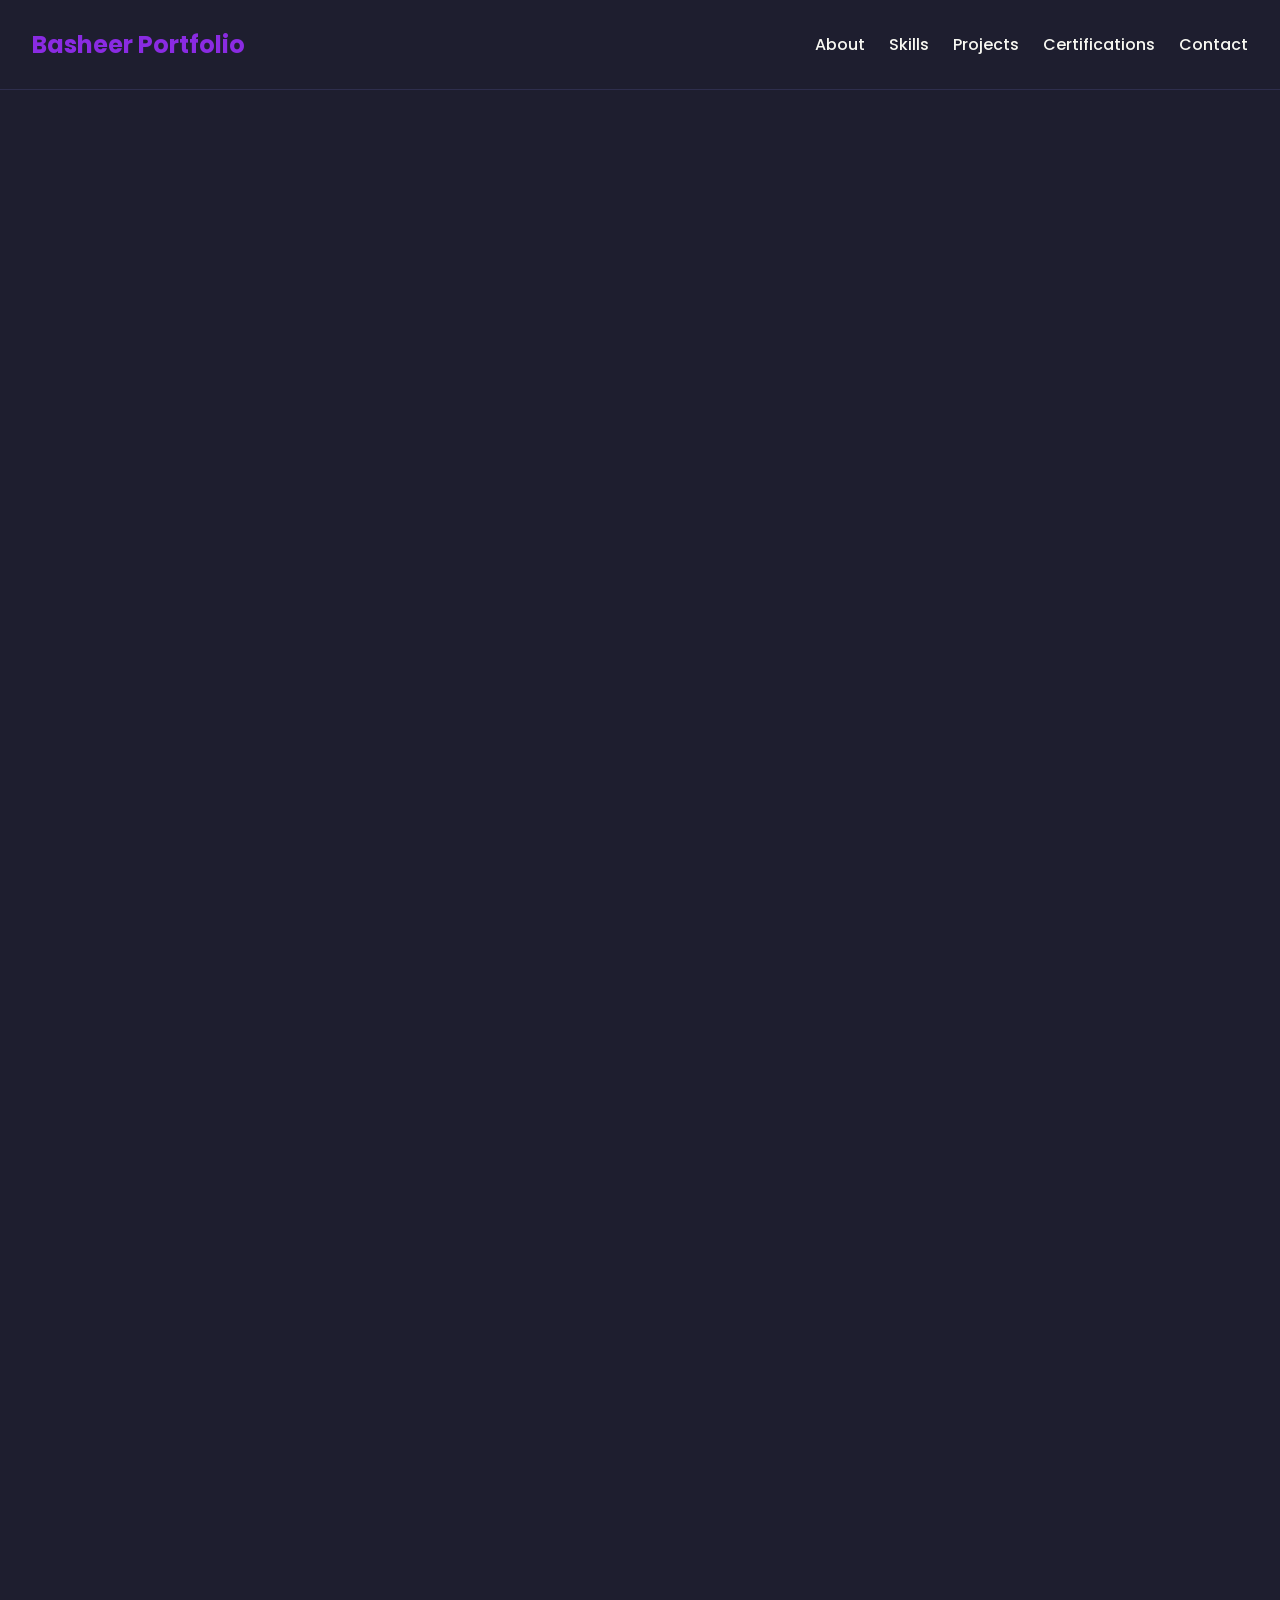
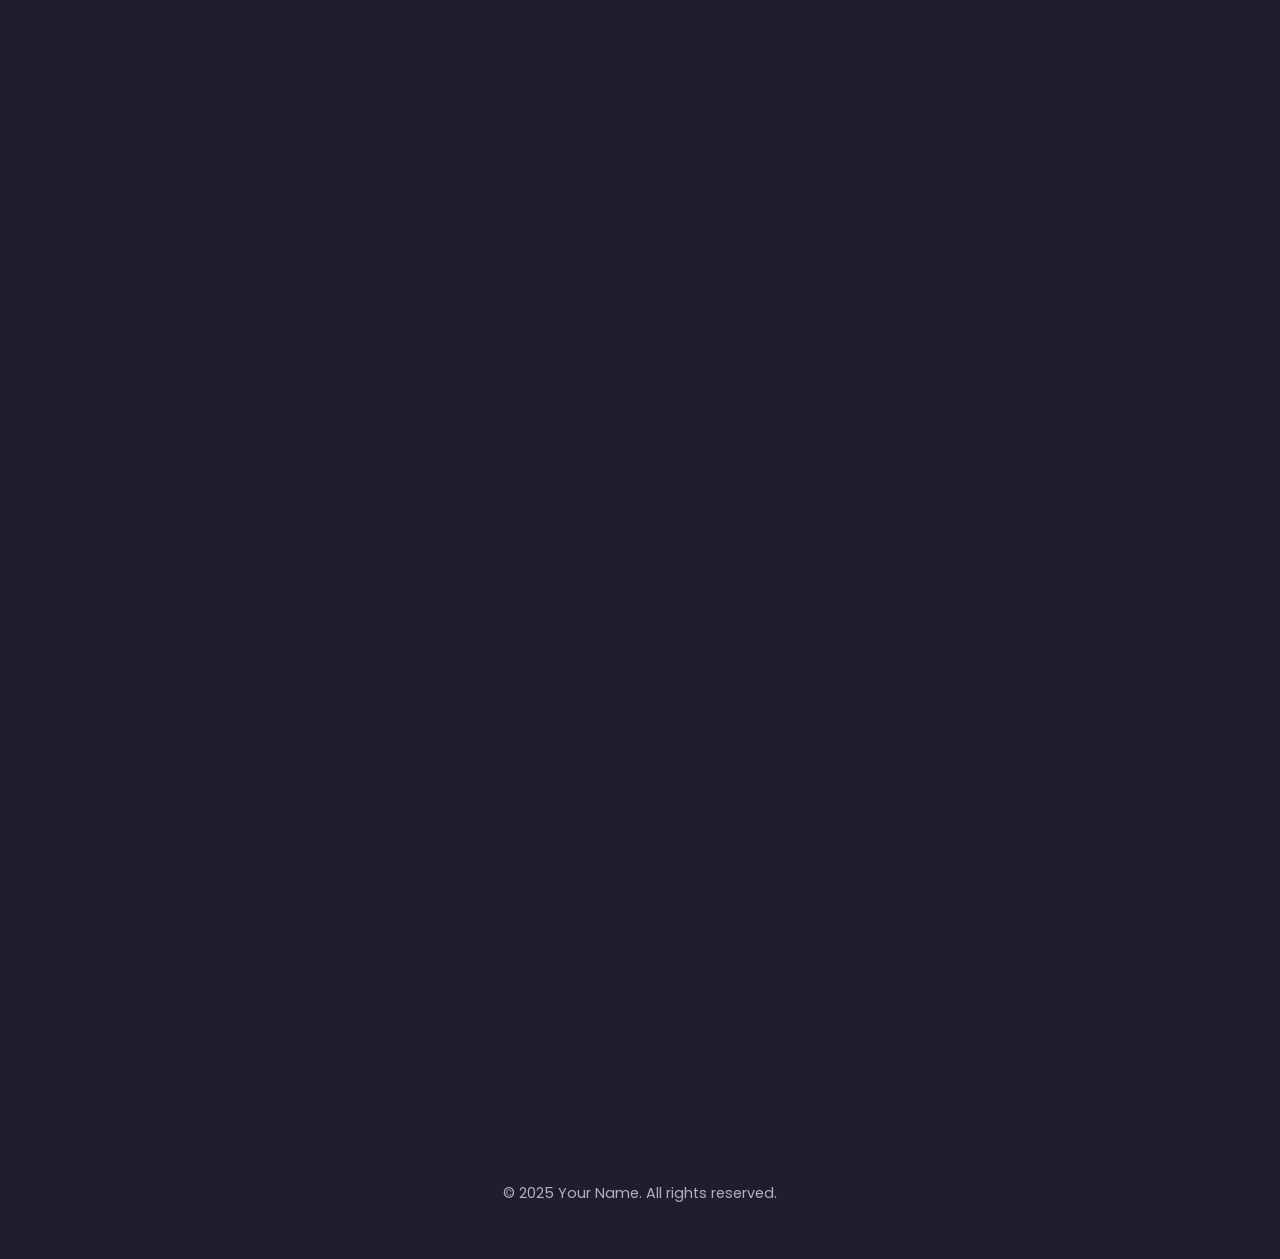
==== index.html @ a081b00b "Initial commit - Basheer Portfolio" ====
<!DOCTYPE html>
<html lang="en">
<head>
  <meta charset="UTF-8" />
  <meta name="viewport" content="width=device-width, initial-scale=1.0"/>
  <title>Basheer Portfolio</title>
  <link rel="stylesheet" href="style.css" />
  <link href="https://fonts.googleapis.com/css2?family=Poppins:wght@400;600&display=swap" rel="stylesheet">
  <link href="https://unpkg.com/aos@2.3.1/dist/aos.css" rel="stylesheet" />
</head>
<body>

  <!-- Navbar -->
  <header class="navbar">
    <div class="logo">Basheer Portfolio</div>
    <nav>
      <ul class="nav-links">
        <li><a href="#about">About</a></li>
        <li><a href="#skills">Skills</a></li>
        <li><a href="#projects">Projects</a></li>
        <li><a href="#certifications">Certifications</a></li>
        <li><a href="#contact">Contact</a></li>
      </ul>
    </nav>
  </header>

  <section class="hero" data-aos="fade-up">
  <h1>Hi, I'm Mohammed Basheer J</h1>
  <p>Aspiring Developer | Web Enthusiast</p>

  <div class="buttons">
    <a href="images/Mohd-Basheerj-Resume.pdf" target="_blank">
      <button class="btn poppins">Resume</button>
    </a>
    <a href="mailto:basheermohammed925@gmail.com" target="_blank">
      <button class="btn poppins" id="hireme">Let’s Talk</button>
    </a>
  </div>
</section>


  <!-- About Section -->
  <section id="about" class="section" data-aos="fade-up">
    <h2>About Me</h2>
    <p>I’m a recent MCA graduate passionate about building and improving web applications. I’ve developed full-stack 
projects using both Django and the MERN stack, including a deployed code translation platform with features like 
code conversion (Python, Java, C++), authentication, and real-time test case validation. I’ve also explored data analysis 
using Python, Pandas, and Power BI to extract insights from real-world data. I enjoy solving technical challenges, 
learning new tools, and contributing to collaborative, user-focused solutions. </p>
  </section>


  <section id="projects" class="section" data-aos="fade-up">
  <h2>Projects</h2>
  <div class="project-grid">

    <div class="project-card">
      <h3>CodeFlick</h3>
      <p>A web-based code translation platform that converts code between Python, Java, and C++ with test case validation and editor interface.</p>
      <a href="https://codeflick.onrender.com/">Live Host</a>
    </div>

    <div class="project-card">
      <h3>Task Management System</h3>
      <p>Built using MERN stack with user login, task CRUD operations, priority filters, and a dashboard view.</p>
      <a href="https://github.com/Basheer75/Task-management">Github Link</a>
    </div>

    <div class="project-card">
      <h3>Student Management System</h3>
      <p>Django-based CRUD web app to manage student records, grades, attendance, and admin authentication.</p>
      <a href="https://github.com/Basheer75/Django_project">Github Link</a>
    </div>

    <div class="project-card">
      <h3>F1 Data Analysis</h3>
      <p>Used Python and Pandas to analyze Formula 1 race data — visualized insights using Power BI and Matplotlib.</p>
      <a href="https://github.com/Basheer75/Python_project_F1">Github Link</a>
    </div>

  </div>
</section>


  <!-- Skills Section -->
  <section id="skills" class="section" data-aos="fade-up">
    <h2>Skills</h2>
    <div class="skills-grid">
      <div class="skill-tile"><img src="https://cdn.jsdelivr.net/gh/devicons/devicon/icons/html5/html5-original.svg"/><span>HTML</span></div>
      <div class="skill-tile"><img src="https://cdn.jsdelivr.net/gh/devicons/devicon/icons/css3/css3-original.svg"/><span>CSS</span></div>
      <div class="skill-tile"><img src="https://cdn.jsdelivr.net/gh/devicons/devicon/icons/javascript/javascript-original.svg"/><span>JavaScript</span></div>
      <div class="skill-tile"><img src="https://cdn.jsdelivr.net/gh/devicons/devicon/icons/python/python-original.svg"/><span>Python</span></div>
      <div class="skill-tile"><img src="https://cdn.jsdelivr.net/gh/devicons/devicon/icons/cplusplus/cplusplus-original.svg"/><span>C++</span></div>
      <div class="skill-tile"><img src="https://cdn.jsdelivr.net/gh/devicons/devicon/icons/mongodb/mongodb-original.svg"/><span>MongoDB</span></div>
      <div class="skill-tile"><img src="https://img.icons8.com/color/48/000000/power-bi.png"/><span>Power BI</span></div>
    </div>
  </section>

  


  <section id="certifications" class="section" data-aos="fade-up">
  <h2>Certifications</h2>
  <div class="carousel-wrapper">
    <button class="carousel-btn" id="prevCert">&#10094;</button>

    <div class="carousel">
      <img src="images/python.jpg" class="cert active" alt="Scaler Python">
      <img src="images/js.jpg" class="cert" alt="Udemy JS">
      <img src="images/django.jpg" class="cert" alt="Django">
      <img src="images/mern.jpg" class="cert" alt="MERN Stack">
      <img src="images/csc.jpg" class="cert" alt="DCA / CSC">
    </div>

    <button class="carousel-btn" id="nextCert">&#10095;</button>
  </div>
</section>



<!-- Contact Section -->
<section id="contact" class="section" data-aos="fade-up">
  <h2>Contact Me</h2>
  <div class="contact-container">
    <form action="https://formspree.io/f/xblyyopg" method="POST" class="contact-form">
      <input type="text" name="name" placeholder="Your Name" required />
      <input type="email" name="email" placeholder="Your Email" required />
      <input type="tel" name="number" placeholder="Your Phone Number" required />
      <textarea name="content" rows="6" placeholder="Your Message" required></textarea>
      <button type="submit" class="btn">Send</button>
    </form>
  </div>
</section>


  <!-- Footer -->
  <footer>
    <p>&copy; 2025 Your Name. All rights reserved.</p>
  </footer>

  <script src="script.js"></script>
  <script src="https://unpkg.com/aos@2.3.1/dist/aos.js"></script>
  <script>AOS.init();</script>

</body>
</html>
---- style.css ----
/* style.css */

body {
  margin: 0;
  font-family: 'Poppins', sans-serif;
  background-color: #1e1e2f;
  color: #f8f8f2;
  scroll-behavior: smooth;
}

.navbar {
  background: #1e1e2f;
  padding: 1rem 2rem;
  display: flex;
  justify-content: space-between;
  align-items: center;
  position: sticky;
  top: 0;
  z-index: 999;
  border-bottom: 1px solid #2e2e4d;
}

.logo {
  color: #8a2be2;
  font-size: 1.5rem;
  font-weight: bold;
}

.nav-links {
  list-style: none;
  display: flex;
  gap: 1.5rem;
}

.nav-links a {
  color: #f8f8f2;
  text-decoration: none;
  font-weight: 500;
}

.nav-links a:hover {
  color: #c084fc;
}

.hero {
  text-align: center;
  padding: 6rem 2rem;
  background: linear-gradient(145deg, #1e1e2f, #2a2040);
}

.hero h1 {
  font-size: 3rem;
  margin-bottom: 0.5rem;
}

.hero p {
  font-size: 1.25rem;
  margin-bottom: 1.5rem;
}
.buttons {
  display: flex;
  gap: 1rem;
  margin-top: 2rem;
  flex-wrap: wrap;
  justify-content: center;
}

.buttons .btn {
  background-color: #8a2be2;
  color: #f8f8f2;
  border: none;
  padding: 0.8rem 1.5rem;
  font-weight: 600;
  font-family: 'Poppins', sans-serif;
  border-radius: 6px;
  cursor: pointer;
  transition: background 0.3s ease, box-shadow 0.3s ease;
}

.buttons .btn:hover {
  background-color: #a855f7;
  box-shadow: 0 0 12px #a855f7;
}


.btn {
  background: #8a2be2;
  color: white;
  padding: 0.8rem 1.5rem;
  border-radius: 6px;
  text-decoration: none;
  transition: background 0.3s ease;
}

.btn:hover {
  background: #a855f7;
  box-shadow: 0 0 10px #a855f7;
}

.section {
  padding: 4rem 2rem;
  max-width: 1100px;
  margin: auto;
}

.section h2 {
  font-size: 2rem;
  color: #c084fc;
  margin-bottom: 1.5rem;
  text-align: center;
}

.skills-grid {
  display: grid;
  grid-template-columns: repeat(auto-fit, minmax(100px, 1fr));
  gap: 1.5rem;
  justify-items: center;
}

.skill-tile {
  background: #2a2040;
  padding: 1rem;
  border-radius: 10px;
  text-align: center;
  transition: transform 0.3s ease, box-shadow 0.3s ease;
  box-shadow: 0 0 10px transparent;
}

.skill-tile:hover {
  transform: translateY(-5px);
  box-shadow: 0 0 15px #8a2be2;
}

.skill-tile img {
  width: 40px;
  height: 40px;
  margin-bottom: 0.5rem;
}

.skill-tile span {
  display: block;
  color: #f8f8f2;
  font-weight: 500;
}

.project-grid {
  display: grid;
  grid-template-columns: repeat(auto-fit, minmax(250px, 1fr));
  gap: 1.5rem;
}

.project-card {
  background: #2a2040;
  padding: 1rem;
  border-radius: 10px;
  transition: transform 0.3s ease, box-shadow 0.3s ease;
  box-shadow: 0 0 10px transparent;
}

.project-card:hover {
  transform: translateY(-5px);
  box-shadow: 0 0 15px #8a2be2;
}

.project-card h3 {
  margin-bottom: 0.5rem;
  color: #c084fc;
}

.project-card p {
  font-size: 0.95rem;
  margin-bottom: 1rem;
}

.project-card a {
  color: #a855f7;
  text-decoration: none;
  font-weight: 500;
}

.cert-slider {
  display: flex;
  gap: 1rem;
  overflow-x: auto;
  padding-bottom: 1rem;
  scroll-behavior: smooth;
}

.carousel-wrapper {
  display: flex;
  align-items: center;
  justify-content: center;
  gap: 1rem;
  position: relative;
  margin-top: 2rem;
}

.carousel {
  display: flex;
  align-items: center;
  justify-content: center;
  gap: 2rem;
  overflow: hidden;
  width: 100%;
  max-width: 1000px;
}

.cert {
  width: 120px;
  height: auto;
  border-radius: 10px;
  opacity: 0.4;
  transition: all 0.5s ease-in-out;
  transform: scale(0.8);
  border: 1px solid #444;
}

.cert.active {
  width: 300px;
  opacity: 1;
  transform: scale(1.05);
  box-shadow: 0 0 20px #8a2be2;
  border: 2px solid #8a2be2;
}

.carousel-btn {
  background: transparent;
  border: none;
  color: #f8f8f2;
  font-size: 2rem;
  cursor: pointer;
  padding: 0.5rem 1rem;
  transition: color 0.3s ease;
}

.carousel-btn:hover {
  color: #8a2be2;
}



.contact-container {
  max-width: 600px;
  margin: auto;
}

.contact-form {
  display: flex;
  flex-direction: column;
  gap: 1rem;
}

.contact-form input,
.contact-form textarea {
  padding: 0.8rem;
  border-radius: 6px;
  background-color: #2a2040;
  color: #f8f8f2;
  border: 1px solid #444;
  font-size: 1rem;
  transition: border 0.3s, box-shadow 0.3s;
}

.contact-form input:focus,
.contact-form textarea:focus {
  border-color: #8a2be2;
  box-shadow: 0 0 10px #8a2be2;
  outline: none;
}

.contact-form button.btn {
  align-self: flex-start;
  background: #8a2be2;
  color: #fff;
  padding: 0.7rem 1.5rem;
  font-weight: 600;
  border: none;
  border-radius: 6px;
  cursor: pointer;
  transition: background 0.3s ease, box-shadow 0.3s;
}

.contact-form button.btn:hover {
  background: #a855f7;
  box-shadow: 0 0 12px #a855f7;
}


footer {
  background: #1e1e2f;
  text-align: center;
  padding: 1rem;
  font-size: 0.9rem;
  color: #b0b0c0;
}
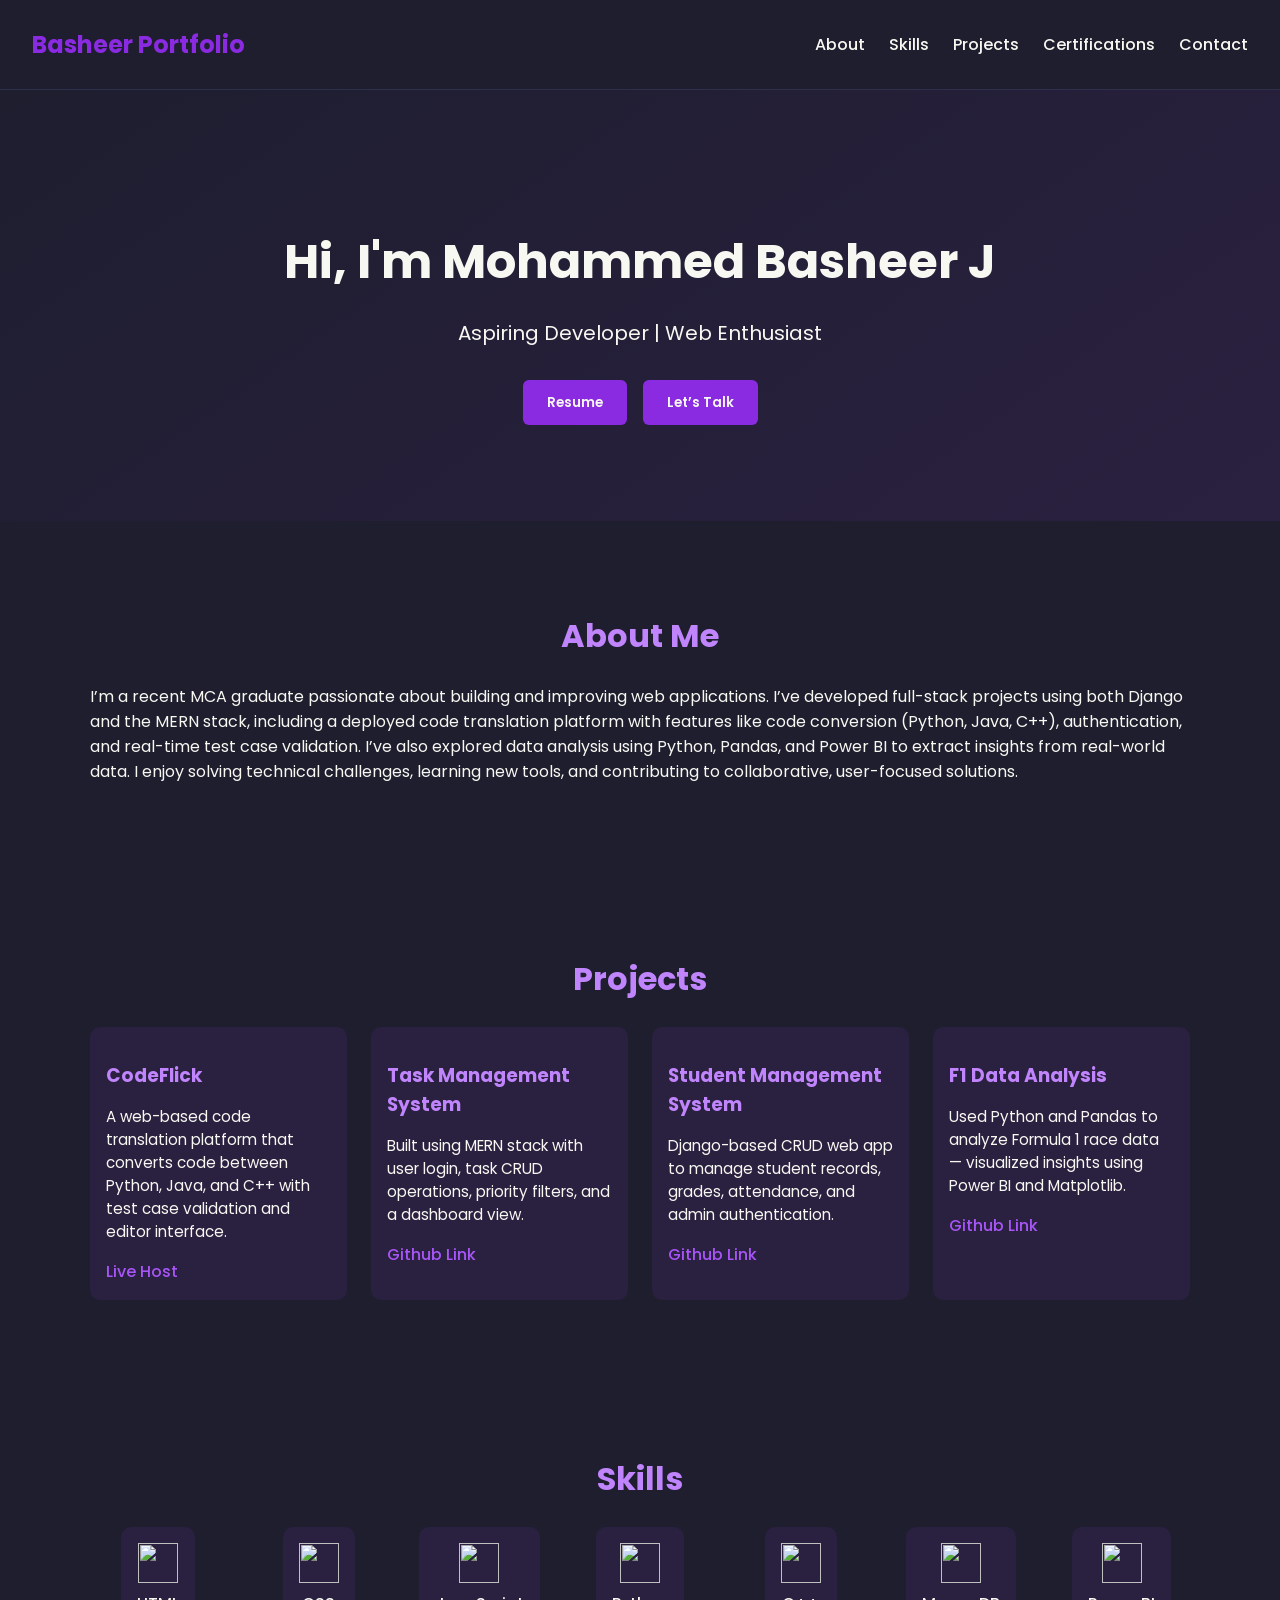
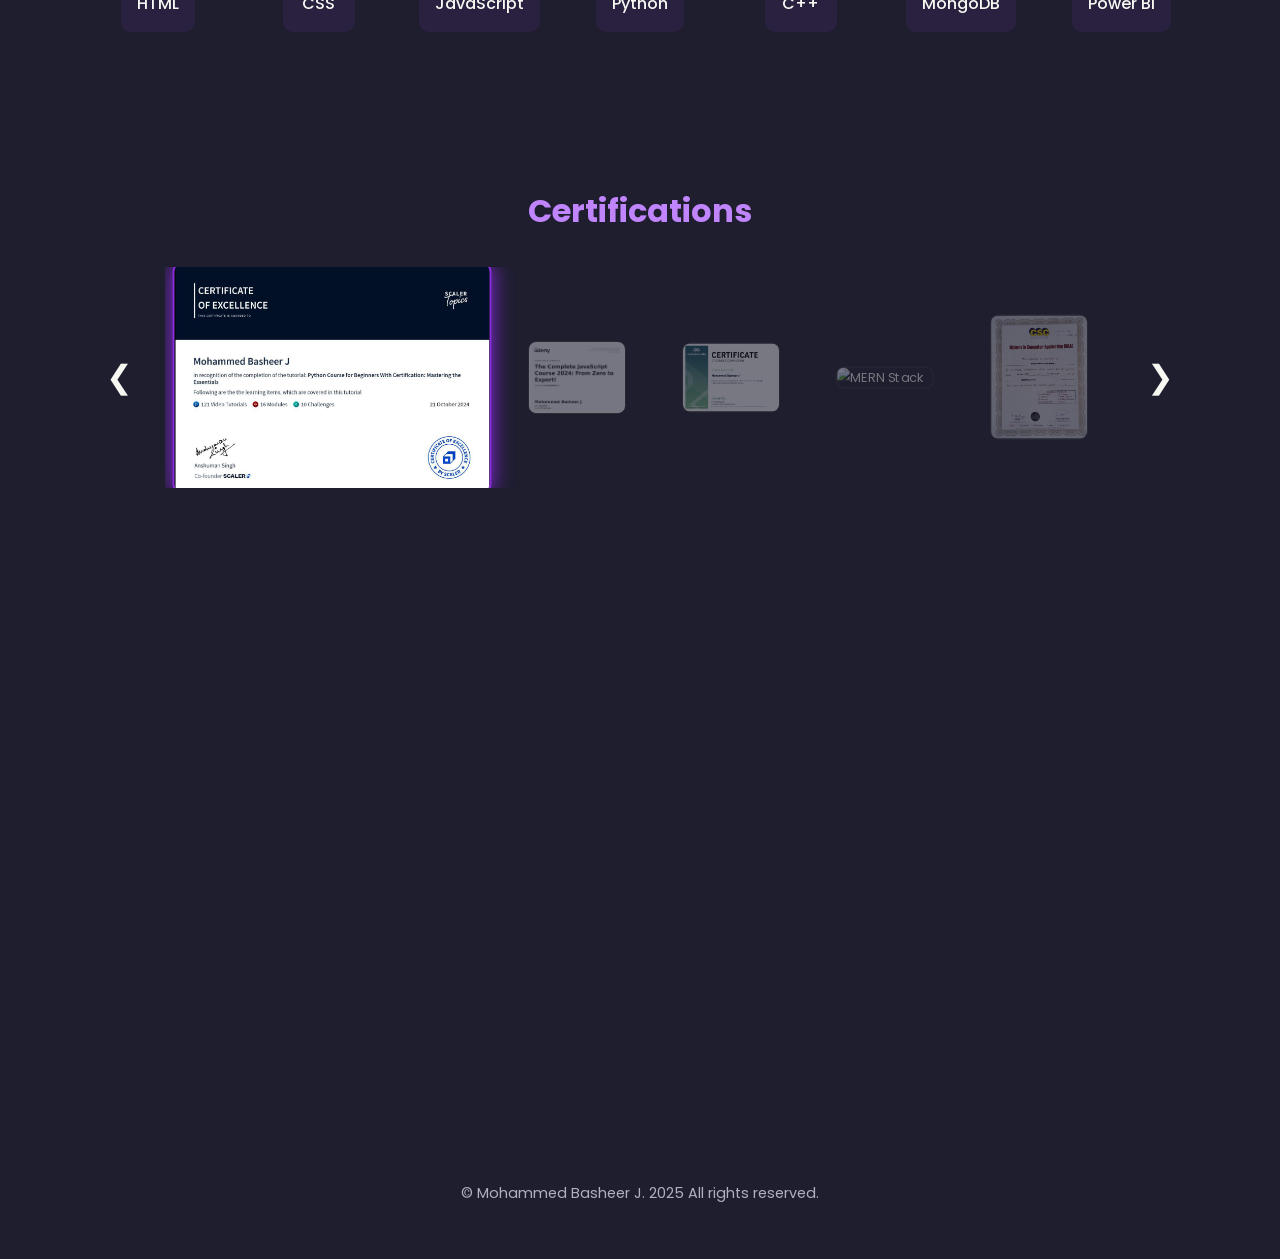
==== commit 16e14ec1: "pdf  update - Basheer Portfolio" ====
--- a/index.html
+++ b/index.html
@@ -135,7 +135,7 @@
 
   <!-- Footer -->
   <footer>
-    <p>&copy; 2025 Your Name. All rights reserved.</p>
+    <p>&copy; Mohammed Basheer J. 2025  All rights reserved.</p>
   </footer>
 
   <script src="script.js"></script>
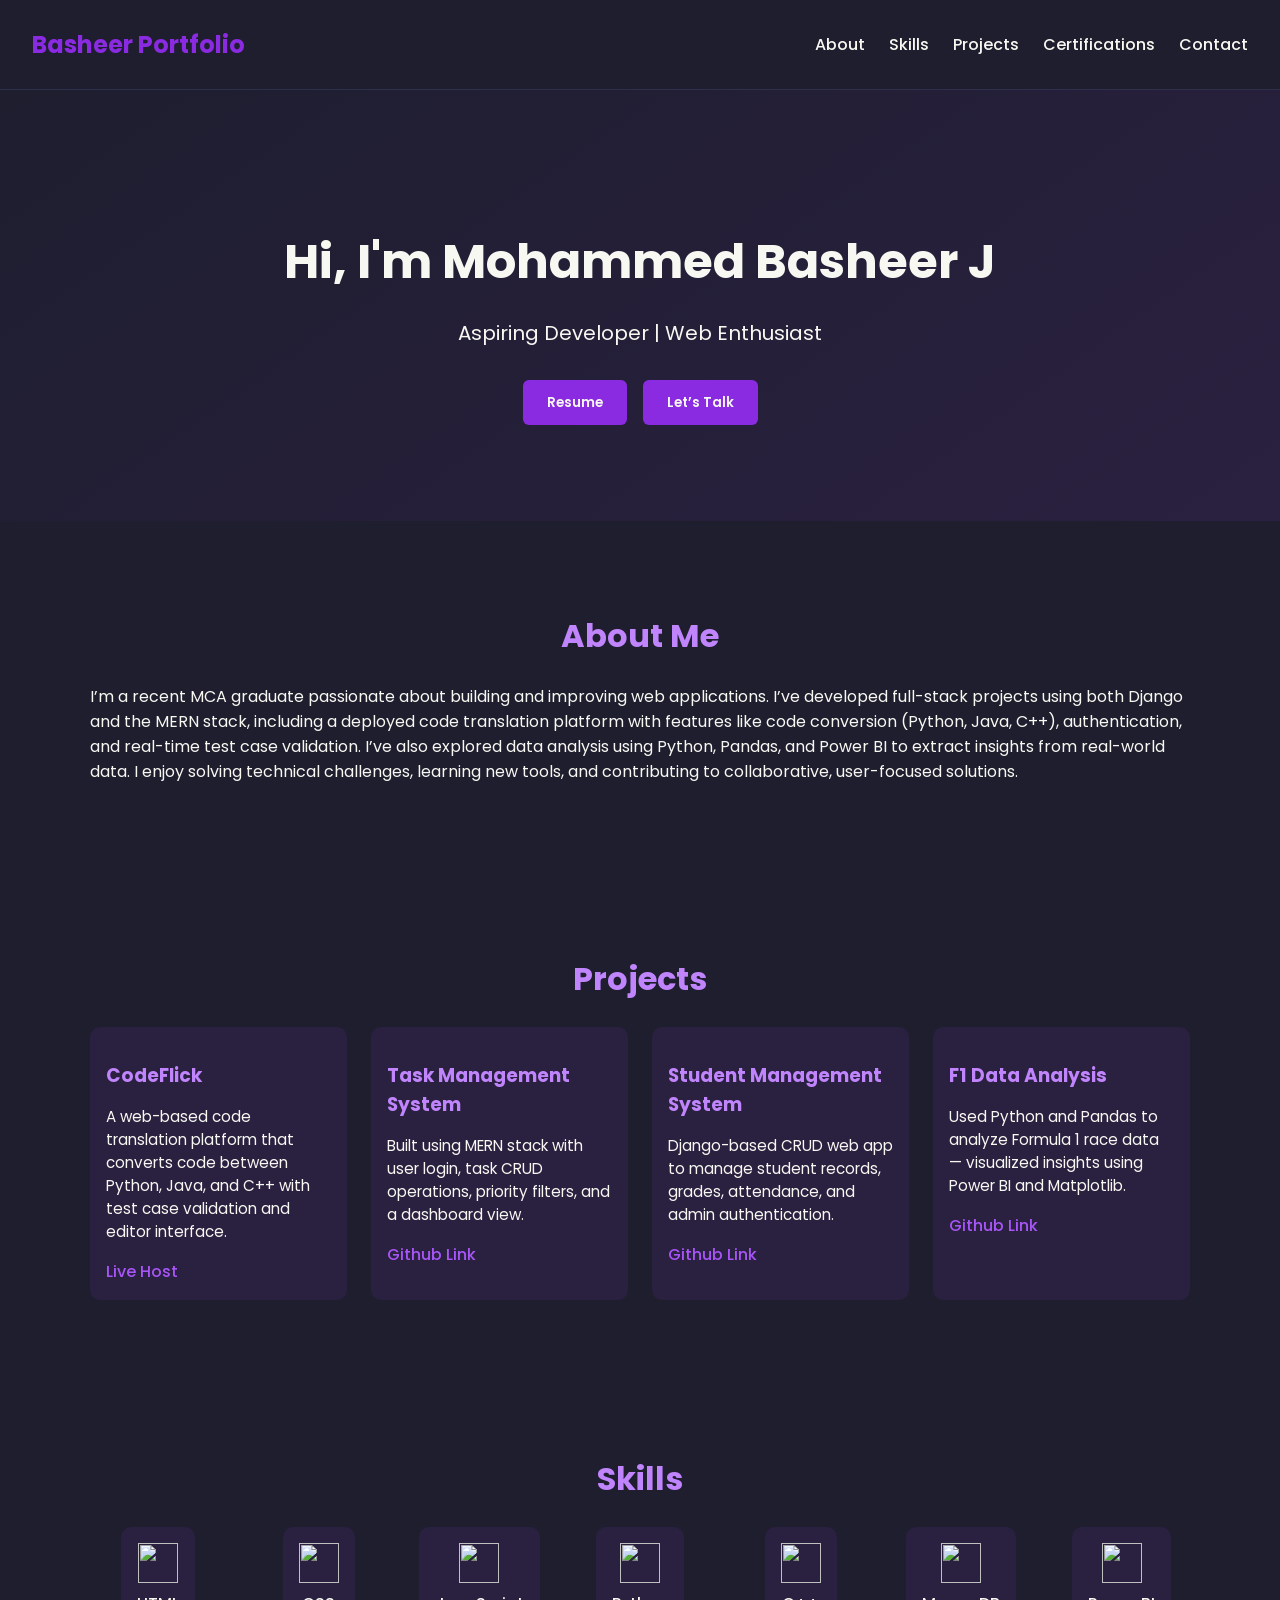
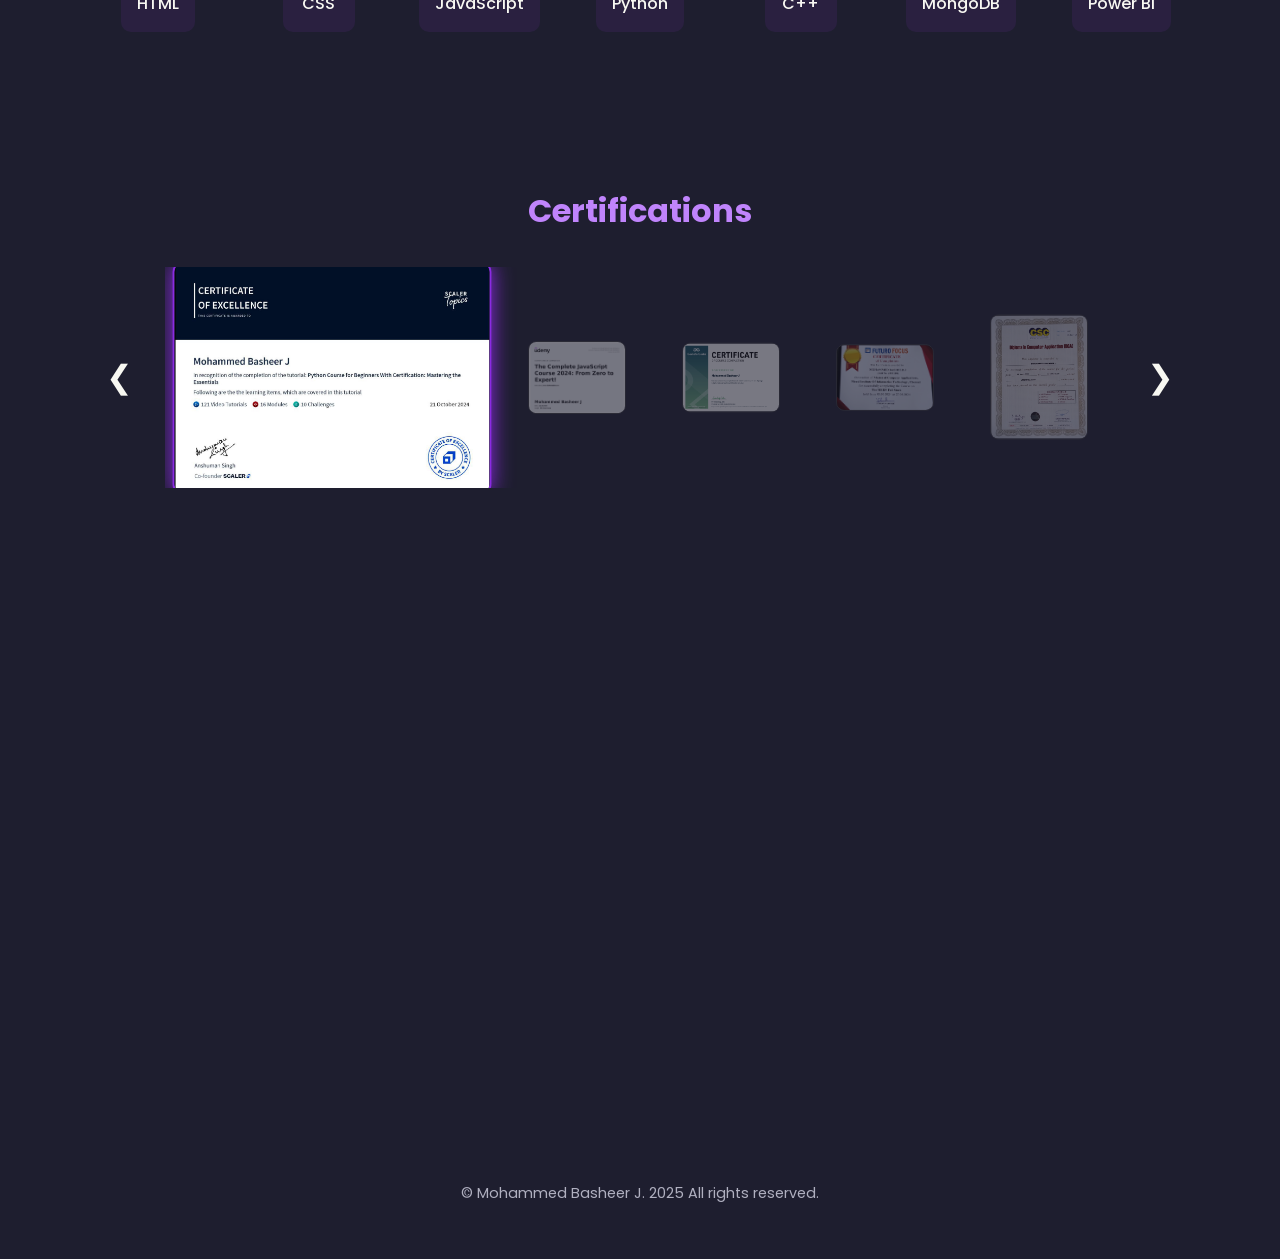
==== commit 9974eed5: "Certificate  update - Basheer Portfolio" ====
--- a/index.html
+++ b/index.html
@@ -1,146 +1,204 @@
 <!DOCTYPE html>
 <html lang="en">
-<head>
-  <meta charset="UTF-8" />
-  <meta name="viewport" content="width=device-width, initial-scale=1.0"/>
-  <title>Basheer Portfolio</title>
-  <link rel="stylesheet" href="style.css" />
-  <link href="https://fonts.googleapis.com/css2?family=Poppins:wght@400;600&display=swap" rel="stylesheet">
-  <link href="https://unpkg.com/aos@2.3.1/dist/aos.css" rel="stylesheet" />
-</head>
-<body>
-
-  <!-- Navbar -->
-  <header class="navbar">
-    <div class="logo">Basheer Portfolio</div>
-    <nav>
-      <ul class="nav-links">
-        <li><a href="#about">About</a></li>
-        <li><a href="#skills">Skills</a></li>
-        <li><a href="#projects">Projects</a></li>
-        <li><a href="#certifications">Certifications</a></li>
-        <li><a href="#contact">Contact</a></li>
-      </ul>
-    </nav>
-  </header>
-
-  <section class="hero" data-aos="fade-up">
-  <h1>Hi, I'm Mohammed Basheer J</h1>
-  <p>Aspiring Developer | Web Enthusiast</p>
-
-  <div class="buttons">
-    <a href="images/Mohd-Basheerj-Resume.pdf" target="_blank">
-      <button class="btn poppins">Resume</button>
-    </a>
-    <a href="mailto:basheermohammed925@gmail.com" target="_blank">
-      <button class="btn poppins" id="hireme">Let’s Talk</button>
-    </a>
-  </div>
-</section>
-
-
-  <!-- About Section -->
-  <section id="about" class="section" data-aos="fade-up">
-    <h2>About Me</h2>
-    <p>I’m a recent MCA graduate passionate about building and improving web applications. I’ve developed full-stack 
-projects using both Django and the MERN stack, including a deployed code translation platform with features like 
-code conversion (Python, Java, C++), authentication, and real-time test case validation. I’ve also explored data analysis 
-using Python, Pandas, and Power BI to extract insights from real-world data. I enjoy solving technical challenges, 
-learning new tools, and contributing to collaborative, user-focused solutions. </p>
-  </section>
-
-
-  <section id="projects" class="section" data-aos="fade-up">
-  <h2>Projects</h2>
-  <div class="project-grid">
-
-    <div class="project-card">
-      <h3>CodeFlick</h3>
-      <p>A web-based code translation platform that converts code between Python, Java, and C++ with test case validation and editor interface.</p>
-      <a href="https://codeflick.onrender.com/">Live Host</a>
-    </div>
-
-    <div class="project-card">
-      <h3>Task Management System</h3>
-      <p>Built using MERN stack with user login, task CRUD operations, priority filters, and a dashboard view.</p>
-      <a href="https://github.com/Basheer75/Task-management">Github Link</a>
-    </div>
-
-    <div class="project-card">
-      <h3>Student Management System</h3>
-      <p>Django-based CRUD web app to manage student records, grades, attendance, and admin authentication.</p>
-      <a href="https://github.com/Basheer75/Django_project">Github Link</a>
-    </div>
-
-    <div class="project-card">
-      <h3>F1 Data Analysis</h3>
-      <p>Used Python and Pandas to analyze Formula 1 race data — visualized insights using Power BI and Matplotlib.</p>
-      <a href="https://github.com/Basheer75/Python_project_F1">Github Link</a>
-    </div>
-
-  </div>
-</section>
-
-
-  <!-- Skills Section -->
-  <section id="skills" class="section" data-aos="fade-up">
-    <h2>Skills</h2>
-    <div class="skills-grid">
-      <div class="skill-tile"><img src="https://cdn.jsdelivr.net/gh/devicons/devicon/icons/html5/html5-original.svg"/><span>HTML</span></div>
-      <div class="skill-tile"><img src="https://cdn.jsdelivr.net/gh/devicons/devicon/icons/css3/css3-original.svg"/><span>CSS</span></div>
-      <div class="skill-tile"><img src="https://cdn.jsdelivr.net/gh/devicons/devicon/icons/javascript/javascript-original.svg"/><span>JavaScript</span></div>
-      <div class="skill-tile"><img src="https://cdn.jsdelivr.net/gh/devicons/devicon/icons/python/python-original.svg"/><span>Python</span></div>
-      <div class="skill-tile"><img src="https://cdn.jsdelivr.net/gh/devicons/devicon/icons/cplusplus/cplusplus-original.svg"/><span>C++</span></div>
-      <div class="skill-tile"><img src="https://cdn.jsdelivr.net/gh/devicons/devicon/icons/mongodb/mongodb-original.svg"/><span>MongoDB</span></div>
-      <div class="skill-tile"><img src="https://img.icons8.com/color/48/000000/power-bi.png"/><span>Power BI</span></div>
-    </div>
-  </section>
-
-  
-
-
-  <section id="certifications" class="section" data-aos="fade-up">
-  <h2>Certifications</h2>
-  <div class="carousel-wrapper">
-    <button class="carousel-btn" id="prevCert">&#10094;</button>
-
-    <div class="carousel">
-      <img src="images/python.jpg" class="cert active" alt="Scaler Python">
-      <img src="images/js.jpg" class="cert" alt="Udemy JS">
-      <img src="images/django.jpg" class="cert" alt="Django">
-      <img src="images/mern.jpg" class="cert" alt="MERN Stack">
-      <img src="images/csc.jpg" class="cert" alt="DCA / CSC">
-    </div>
-
-    <button class="carousel-btn" id="nextCert">&#10095;</button>
-  </div>
-</section>
-
-
-
-<!-- Contact Section -->
-<section id="contact" class="section" data-aos="fade-up">
-  <h2>Contact Me</h2>
-  <div class="contact-container">
-    <form action="https://formspree.io/f/xblyyopg" method="POST" class="contact-form">
-      <input type="text" name="name" placeholder="Your Name" required />
-      <input type="email" name="email" placeholder="Your Email" required />
-      <input type="tel" name="number" placeholder="Your Phone Number" required />
-      <textarea name="content" rows="6" placeholder="Your Message" required></textarea>
-      <button type="submit" class="btn">Send</button>
-    </form>
-  </div>
-</section>
-
-
-  <!-- Footer -->
-  <footer>
-    <p>&copy; Mohammed Basheer J. 2025  All rights reserved.</p>
-  </footer>
-
-  <script src="script.js"></script>
-  <script src="https://unpkg.com/aos@2.3.1/dist/aos.js"></script>
-  <script>AOS.init();</script>
-
-</body>
+  <head>
+    <meta charset="UTF-8" />
+    <meta name="viewport" content="width=device-width, initial-scale=1.0" />
+    <title>Basheer Portfolio</title>
+    <link rel="stylesheet" href="style.css" />
+    <link
+      href="https://fonts.googleapis.com/css2?family=Poppins:wght@400;600&display=swap"
+      rel="stylesheet"
+    />
+    <link href="https://unpkg.com/aos@2.3.1/dist/aos.css" rel="stylesheet" />
+  </head>
+  <body>
+    <!-- Navbar -->
+    <header class="navbar">
+      <div class="logo">Basheer Portfolio</div>
+      <nav>
+        <ul class="nav-links">
+          <li><a href="#about">About</a></li>
+          <li><a href="#skills">Skills</a></li>
+          <li><a href="#projects">Projects</a></li>
+          <li><a href="#certifications">Certifications</a></li>
+          <li><a href="#contact">Contact</a></li>
+        </ul>
+      </nav>
+    </header>
+
+    <section class="hero" data-aos="fade-up">
+      <h1>Hi, I'm Mohammed Basheer J</h1>
+      <p>Aspiring Developer | Web Enthusiast</p>
+
+      <div class="buttons">
+        <a href="images/Mohd-Basheerj-Resume.pdf" target="_blank">
+          <button class="btn poppins">Resume</button>
+        </a>
+        <a href="mailto:basheermohammed925@gmail.com" target="_blank">
+          <button class="btn poppins" id="hireme">Let’s Talk</button>
+        </a>
+      </div>
+    </section>
+
+    <!-- About Section -->
+    <section id="about" class="section" data-aos="fade-up">
+      <h2>About Me</h2>
+      <p>
+        I’m a recent MCA graduate passionate about building and improving web
+        applications. I’ve developed full-stack projects using both Django and
+        the MERN stack, including a deployed code translation platform with
+        features like code conversion (Python, Java, C++), authentication, and
+        real-time test case validation. I’ve also explored data analysis using
+        Python, Pandas, and Power BI to extract insights from real-world data. I
+        enjoy solving technical challenges, learning new tools, and contributing
+        to collaborative, user-focused solutions.
+      </p>
+    </section>
+
+    <section id="projects" class="section" data-aos="fade-up">
+      <h2>Projects</h2>
+      <div class="project-grid">
+        <div class="project-card">
+          <h3>CodeFlick</h3>
+          <p>
+            A web-based code translation platform that converts code between
+            Python, Java, and C++ with test case validation and editor
+            interface.
+          </p>
+          <a href="https://codeflick.onrender.com/">Live Host</a>
+        </div>
+
+        <div class="project-card">
+          <h3>Task Management System</h3>
+          <p>
+            Built using MERN stack with user login, task CRUD operations,
+            priority filters, and a dashboard view.
+          </p>
+          <a href="https://github.com/Basheer75/Task-management">Github Link</a>
+        </div>
+
+        <div class="project-card">
+          <h3>Student Management System</h3>
+          <p>
+            Django-based CRUD web app to manage student records, grades,
+            attendance, and admin authentication.
+          </p>
+          <a href="https://github.com/Basheer75/Django_project">Github Link</a>
+        </div>
+
+        <div class="project-card">
+          <h3>F1 Data Analysis</h3>
+          <p>
+            Used Python and Pandas to analyze Formula 1 race data — visualized
+            insights using Power BI and Matplotlib.
+          </p>
+          <a href="https://github.com/Basheer75/Python_project_F1"
+            >Github Link</a
+          >
+        </div>
+      </div>
+    </section>
+
+    <!-- Skills Section -->
+    <section id="skills" class="section" data-aos="fade-up">
+      <h2>Skills</h2>
+      <div class="skills-grid">
+        <div class="skill-tile">
+          <img
+            src="https://cdn.jsdelivr.net/gh/devicons/devicon/icons/html5/html5-original.svg"
+          /><span>HTML</span>
+        </div>
+        <div class="skill-tile">
+          <img
+            src="https://cdn.jsdelivr.net/gh/devicons/devicon/icons/css3/css3-original.svg"
+          /><span>CSS</span>
+        </div>
+        <div class="skill-tile">
+          <img
+            src="https://cdn.jsdelivr.net/gh/devicons/devicon/icons/javascript/javascript-original.svg"
+          /><span>JavaScript</span>
+        </div>
+        <div class="skill-tile">
+          <img
+            src="https://cdn.jsdelivr.net/gh/devicons/devicon/icons/python/python-original.svg"
+          /><span>Python</span>
+        </div>
+        <div class="skill-tile">
+          <img
+            src="https://cdn.jsdelivr.net/gh/devicons/devicon/icons/cplusplus/cplusplus-original.svg"
+          /><span>C++</span>
+        </div>
+        <div class="skill-tile">
+          <img
+            src="https://cdn.jsdelivr.net/gh/devicons/devicon/icons/mongodb/mongodb-original.svg"
+          /><span>MongoDB</span>
+        </div>
+        <div class="skill-tile">
+          <img src="https://img.icons8.com/color/48/000000/power-bi.png" /><span
+            >Power BI</span
+          >
+        </div>
+      </div>
+    </section>
+
+    <section id="certifications" class="section" data-aos="fade-up">
+      <h2>Certifications</h2>
+      <div class="carousel-wrapper">
+        <button class="carousel-btn" id="prevCert">&#10094;</button>
+
+        <div class="carousel">
+          <img
+            src="images/python.jpg"
+            class="cert active"
+            alt="Scaler Python"
+          />
+          <img src="images/js.jpg" class="cert" alt="Udemy JS" />
+          <img src="images/django.jpg" class="cert" alt="Django" />
+          <img src="images/Mern.jpg" class="cert" alt="MERN Stack" />
+          <img src="images/csc.jpg" class="cert" alt="DCA / CSC" />
+        </div>
+
+        <button class="carousel-btn" id="nextCert">&#10095;</button>
+      </div>
+    </section>
+
+    <!-- Contact Section -->
+    <section id="contact" class="section" data-aos="fade-up">
+      <h2>Contact Me</h2>
+      <div class="contact-container">
+        <form
+          action="https://formspree.io/f/xblyyopg"
+          method="POST"
+          class="contact-form"
+        >
+          <input type="text" name="name" placeholder="Your Name" required />
+          <input type="email" name="email" placeholder="Your Email" required />
+          <input
+            type="tel"
+            name="number"
+            placeholder="Your Phone Number"
+            required
+          />
+          <textarea
+            name="content"
+            rows="6"
+            placeholder="Your Message"
+            required
+          ></textarea>
+          <button type="submit" class="btn">Send</button>
+        </form>
+      </div>
+    </section>
+
+    <!-- Footer -->
+    <footer>
+      <p>&copy; Mohammed Basheer J. 2025 All rights reserved.</p>
+    </footer>
+
+    <script src="script.js"></script>
+    <script src="https://unpkg.com/aos@2.3.1/dist/aos.js"></script>
+    <script>
+      AOS.init();
+    </script>
+  </body>
 </html>
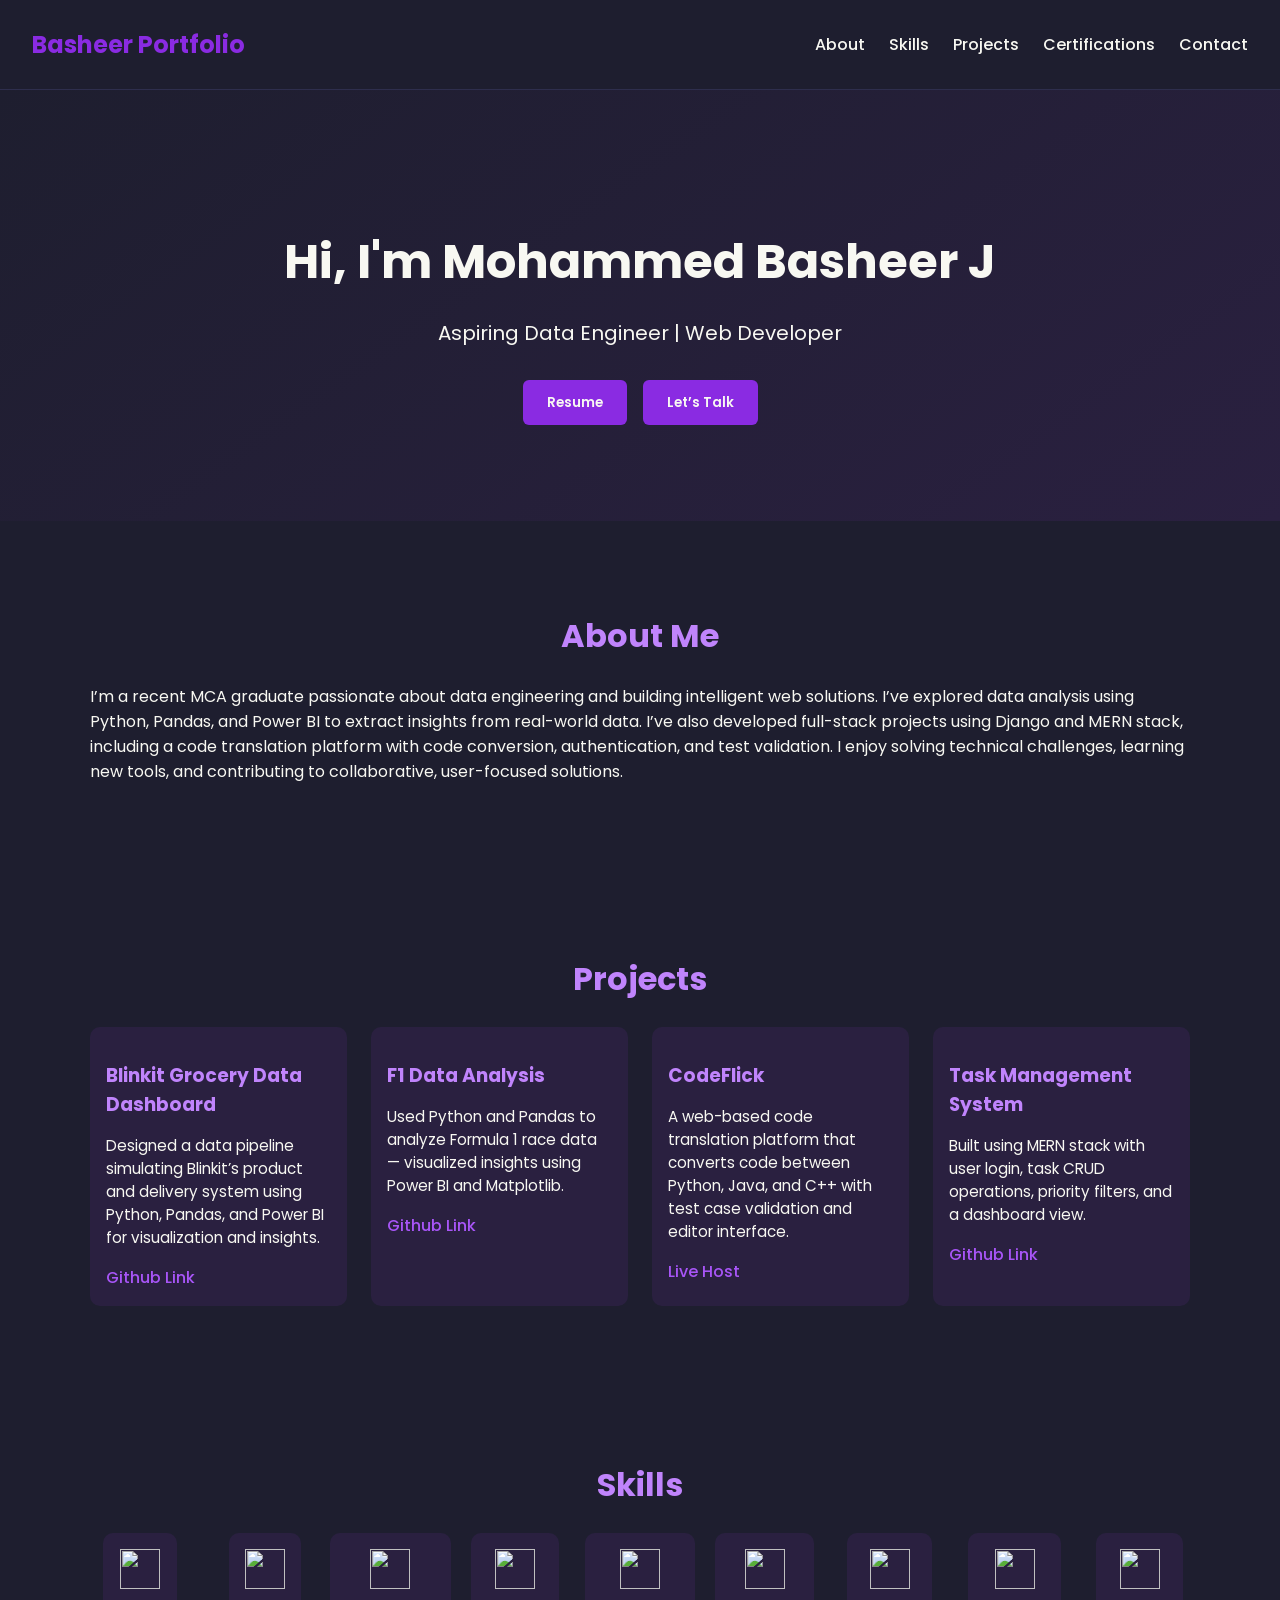
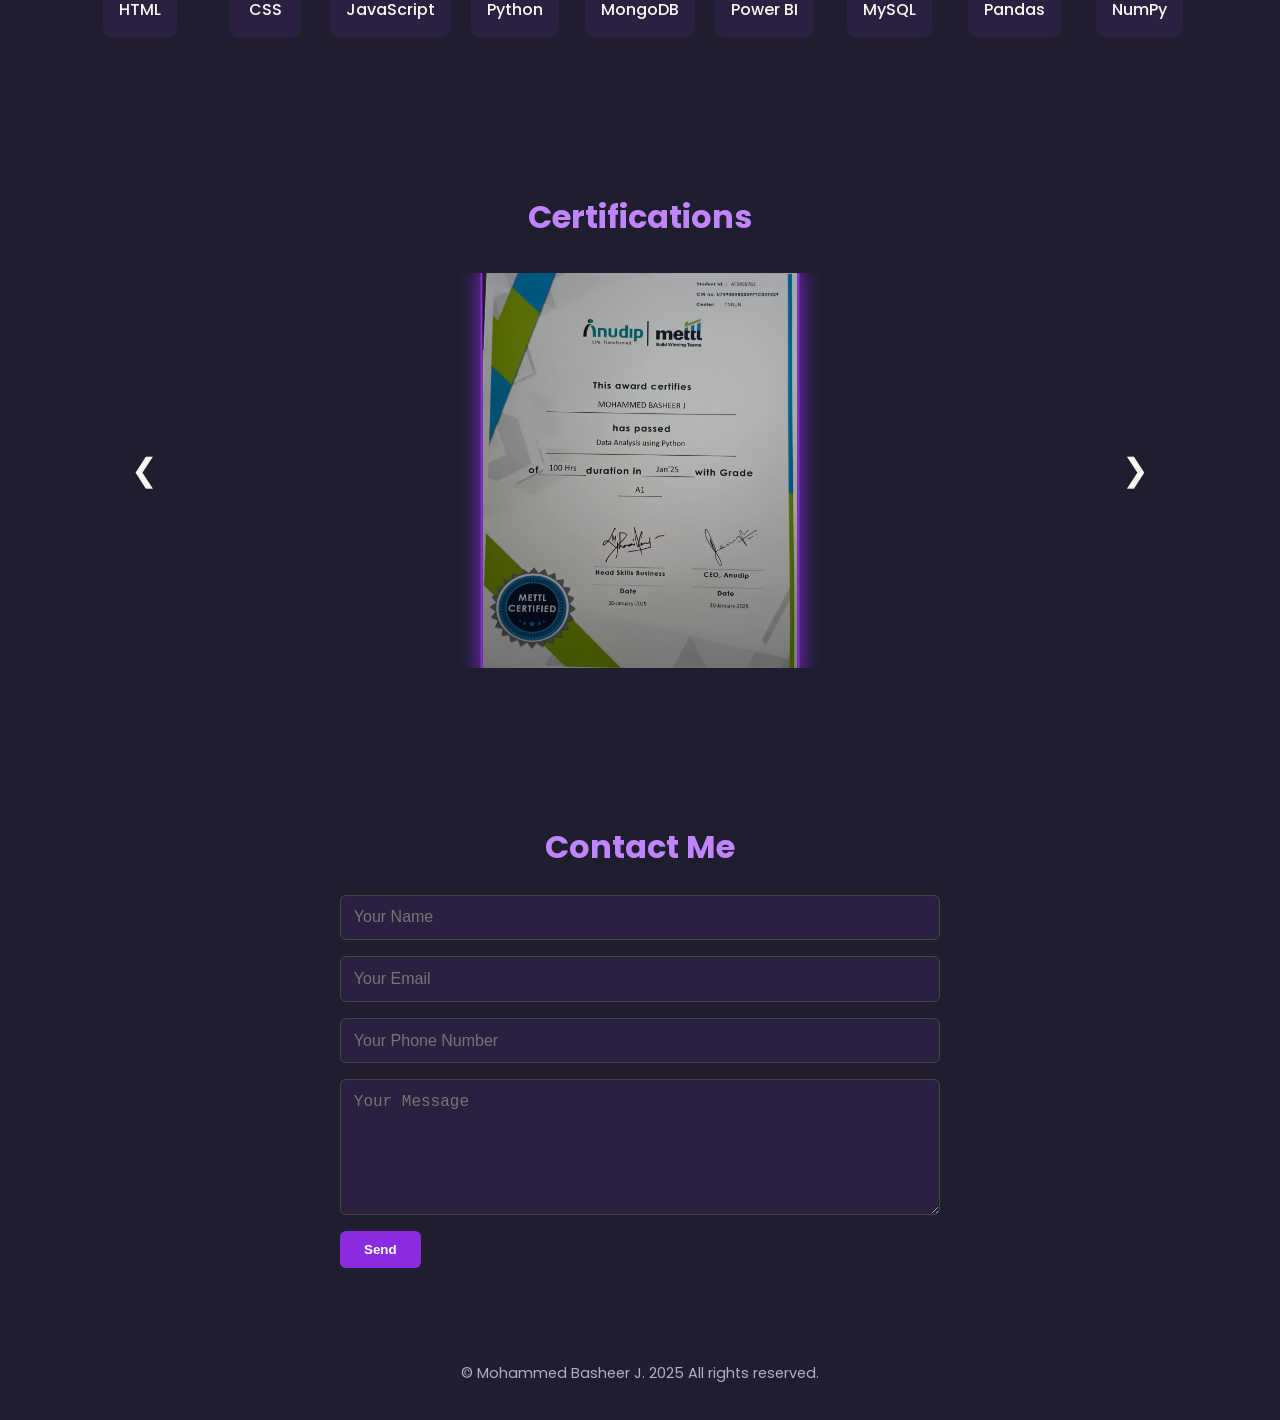
==== commit 065516eb: "✨ Updated portfolio: cert carousel logic, styling fixes, new certifications, updated tagline" ====
--- a/index.html
+++ b/index.html
@@ -28,7 +28,7 @@
 
     <section class="hero" data-aos="fade-up">
       <h1>Hi, I'm Mohammed Basheer J</h1>
-      <p>Aspiring Developer | Web Enthusiast</p>
+      <p>Aspiring Data Engineer | Web Developer</p>
 
       <div class="buttons">
         <a href="images/Mohd-Basheerj-Resume.pdf" target="_blank">
@@ -44,26 +44,35 @@
     <section id="about" class="section" data-aos="fade-up">
       <h2>About Me</h2>
       <p>
-        I’m a recent MCA graduate passionate about building and improving web
-        applications. I’ve developed full-stack projects using both Django and
-        the MERN stack, including a deployed code translation platform with
-        features like code conversion (Python, Java, C++), authentication, and
-        real-time test case validation. I’ve also explored data analysis using
-        Python, Pandas, and Power BI to extract insights from real-world data. I
-        enjoy solving technical challenges, learning new tools, and contributing
-        to collaborative, user-focused solutions.
+        I’m a recent MCA graduate passionate about data engineering and building intelligent web solutions. I’ve explored data analysis using Python, Pandas, and Power BI to extract insights from real-world data. I’ve also developed full-stack projects using Django and MERN stack, including a code translation platform with code conversion, authentication, and test validation. I enjoy solving technical challenges, learning new tools, and contributing to collaborative, user-focused solutions.
       </p>
     </section>
 
+    <!-- Projects Section -->
     <section id="projects" class="section" data-aos="fade-up">
       <h2>Projects</h2>
       <div class="project-grid">
+
+        <div class="project-card">
+          <h3>Blinkit Grocery Data Dashboard</h3>
+          <p>
+            Designed a data pipeline simulating Blinkit’s product and delivery system using Python, Pandas, and Power BI for visualization and insights.
+          </p>
+          <a href="https://github.com/Basheer75/Powerbi_projects">Github Link</a>
+        </div>
+
+        <div class="project-card">
+          <h3>F1 Data Analysis</h3>
+          <p>
+            Used Python and Pandas to analyze Formula 1 race data — visualized insights using Power BI and Matplotlib.
+          </p>
+          <a href="https://github.com/Basheer75/Python_project_F1">Github Link</a>
+        </div>
+
         <div class="project-card">
           <h3>CodeFlick</h3>
           <p>
-            A web-based code translation platform that converts code between
-            Python, Java, and C++ with test case validation and editor
-            interface.
+            A web-based code translation platform that converts code between Python, Java, and C++ with test case validation and editor interface.
           </p>
           <a href="https://codeflick.onrender.com/">Live Host</a>
         </div>
@@ -71,31 +80,11 @@
         <div class="project-card">
           <h3>Task Management System</h3>
           <p>
-            Built using MERN stack with user login, task CRUD operations,
-            priority filters, and a dashboard view.
+            Built using MERN stack with user login, task CRUD operations, priority filters, and a dashboard view.
           </p>
           <a href="https://github.com/Basheer75/Task-management">Github Link</a>
         </div>
 
-        <div class="project-card">
-          <h3>Student Management System</h3>
-          <p>
-            Django-based CRUD web app to manage student records, grades,
-            attendance, and admin authentication.
-          </p>
-          <a href="https://github.com/Basheer75/Django_project">Github Link</a>
-        </div>
-
-        <div class="project-card">
-          <h3>F1 Data Analysis</h3>
-          <p>
-            Used Python and Pandas to analyze Formula 1 race data — visualized
-            insights using Power BI and Matplotlib.
-          </p>
-          <a href="https://github.com/Basheer75/Python_project_F1"
-            >Github Link</a
-          >
-        </div>
       </div>
     </section>
 
@@ -104,87 +93,66 @@
       <h2>Skills</h2>
       <div class="skills-grid">
         <div class="skill-tile">
-          <img
-            src="https://cdn.jsdelivr.net/gh/devicons/devicon/icons/html5/html5-original.svg"
-          /><span>HTML</span>
+          <img src="https://cdn.jsdelivr.net/gh/devicons/devicon/icons/html5/html5-original.svg"/><span>HTML</span>
         </div>
         <div class="skill-tile">
-          <img
-            src="https://cdn.jsdelivr.net/gh/devicons/devicon/icons/css3/css3-original.svg"
-          /><span>CSS</span>
+          <img src="https://cdn.jsdelivr.net/gh/devicons/devicon/icons/css3/css3-original.svg"/><span>CSS</span>
         </div>
         <div class="skill-tile">
-          <img
-            src="https://cdn.jsdelivr.net/gh/devicons/devicon/icons/javascript/javascript-original.svg"
-          /><span>JavaScript</span>
+          <img src="https://cdn.jsdelivr.net/gh/devicons/devicon/icons/javascript/javascript-original.svg"/><span>JavaScript</span>
         </div>
         <div class="skill-tile">
-          <img
-            src="https://cdn.jsdelivr.net/gh/devicons/devicon/icons/python/python-original.svg"
-          /><span>Python</span>
+          <img src="https://cdn.jsdelivr.net/gh/devicons/devicon/icons/python/python-original.svg"/><span>Python</span>
         </div>
         <div class="skill-tile">
-          <img
-            src="https://cdn.jsdelivr.net/gh/devicons/devicon/icons/cplusplus/cplusplus-original.svg"
-          /><span>C++</span>
+          <img src="https://cdn.jsdelivr.net/gh/devicons/devicon/icons/mongodb/mongodb-original.svg"/><span>MongoDB</span>
         </div>
         <div class="skill-tile">
-          <img
-            src="https://cdn.jsdelivr.net/gh/devicons/devicon/icons/mongodb/mongodb-original.svg"
-          /><span>MongoDB</span>
+          <img src="https://img.icons8.com/color/48/000000/power-bi.png"/><span>Power BI</span>
         </div>
         <div class="skill-tile">
-          <img src="https://img.icons8.com/color/48/000000/power-bi.png" /><span
-            >Power BI</span
-          >
+          <img src="https://cdn.jsdelivr.net/gh/devicons/devicon/icons/mysql/mysql-original.svg"/><span>MySQL</span>
+        </div>
+        <div class="skill-tile">
+          <img src="https://cdn.jsdelivr.net/gh/devicons/devicon/icons/pandas/pandas-original.svg"/><span>Pandas</span>
+        </div>
+        <div class="skill-tile">
+          <img src="https://cdn.jsdelivr.net/gh/devicons/devicon/icons/numpy/numpy-original.svg"/><span>NumPy</span>
         </div>
       </div>
     </section>
 
-    <section id="certifications" class="section" data-aos="fade-up">
-      <h2>Certifications</h2>
-      <div class="carousel-wrapper">
-        <button class="carousel-btn" id="prevCert">&#10094;</button>
+    <!-- Certifications Section -->
+   <section id="certifications" class="section" data-aos="fade-up">
+  <h2>Certifications</h2>
+  <div class="carousel-wrapper">
+  <button class="carousel-btn" id="prevCert">&#10094;</button>
 
-        <div class="carousel">
-          <img
-            src="images/python.jpg"
-            class="cert active"
-            alt="Scaler Python"
-          />
-          <img src="images/js.jpg" class="cert" alt="Udemy JS" />
-          <img src="images/django.jpg" class="cert" alt="Django" />
-          <img src="images/Mern.jpg" class="cert" alt="MERN Stack" />
-          <img src="images/csc.jpg" class="cert" alt="DCA / CSC" />
-        </div>
+  <div class="carousel">
+    <img src="images/Anudip DAP Certificate.jpg" class="cert" alt="DAP" />
+    <img src="images/DAP Certificate.jpg" class="cert" alt="DA" />
+    <img src="images/python.jpg" class="cert" alt="Scaler Python" />
+    <img src="images/js.jpg" class="cert" alt="Udemy JS" />
+    <img src="images/django.jpg" class="cert" alt="Django" />
+    <img src="images/Mern.jpg" class="cert" alt="MERN Stack" />
+    <img src="images/csc.jpg" class="cert" alt="DCA / CSC" />
+  </div>
 
-        <button class="carousel-btn" id="nextCert">&#10095;</button>
-      </div>
-    </section>
+  <button class="carousel-btn" id="nextCert">&#10095;</button>
+</div>
+
+</section>
+
 
     <!-- Contact Section -->
     <section id="contact" class="section" data-aos="fade-up">
       <h2>Contact Me</h2>
       <div class="contact-container">
-        <form
-          action="https://formspree.io/f/xblyyopg"
-          method="POST"
-          class="contact-form"
-        >
+        <form action="https://formspree.io/f/xblyyopg" method="POST" class="contact-form">
           <input type="text" name="name" placeholder="Your Name" required />
           <input type="email" name="email" placeholder="Your Email" required />
-          <input
-            type="tel"
-            name="number"
-            placeholder="Your Phone Number"
-            required
-          />
-          <textarea
-            name="content"
-            rows="6"
-            placeholder="Your Message"
-            required
-          ></textarea>
+          <input type="tel" name="number" placeholder="Your Phone Number" required />
+          <textarea name="content" rows="6" placeholder="Your Message" required></textarea>
           <button type="submit" class="btn">Send</button>
         </form>
       </div>
--- a/style.css
+++ b/style.css
@@ -197,31 +197,41 @@
 
 .carousel {
   display: flex;
+  justify-content: center;
   align-items: center;
-  justify-content: center;
-  gap: 2rem;
   overflow: hidden;
   width: 100%;
-  max-width: 1000px;
-}
+  max-width: 900px;
+  position: relative;
+}
+
+
 
 .cert {
   width: 120px;
   height: auto;
+  opacity: 0.4;
+  transform: scale(0.8);
+  transition: all 0.5s ease;
   border-radius: 10px;
-  opacity: 0.4;
-  transition: all 0.5s ease-in-out;
-  transform: scale(0.8);
   border: 1px solid #444;
 }
+
+
+
+
 
 .cert.active {
   width: 300px;
   opacity: 1;
   transform: scale(1.05);
+  border: 2px solid #8a2be2;
   box-shadow: 0 0 20px #8a2be2;
-  border: 2px solid #8a2be2;
-}
+  z-index: 2;
+}
+
+
+
 
 .carousel-btn {
   background: transparent;
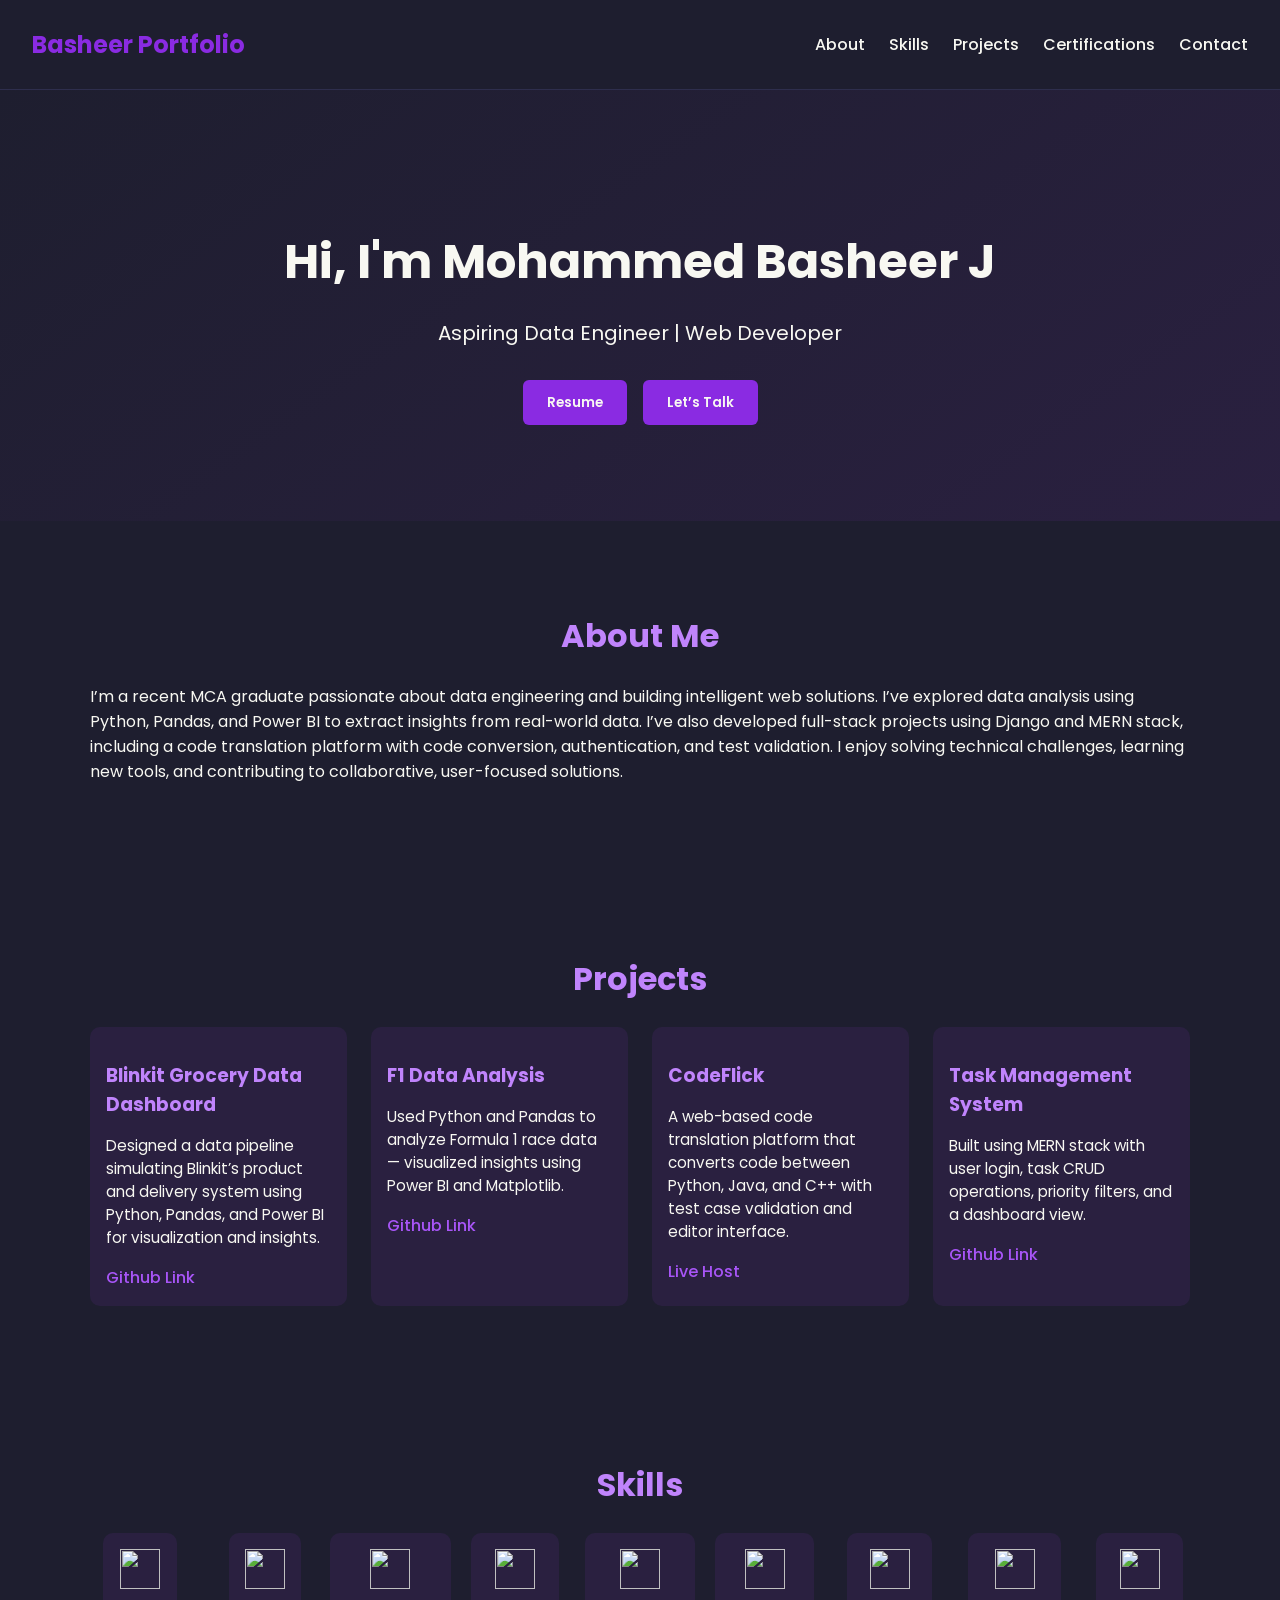
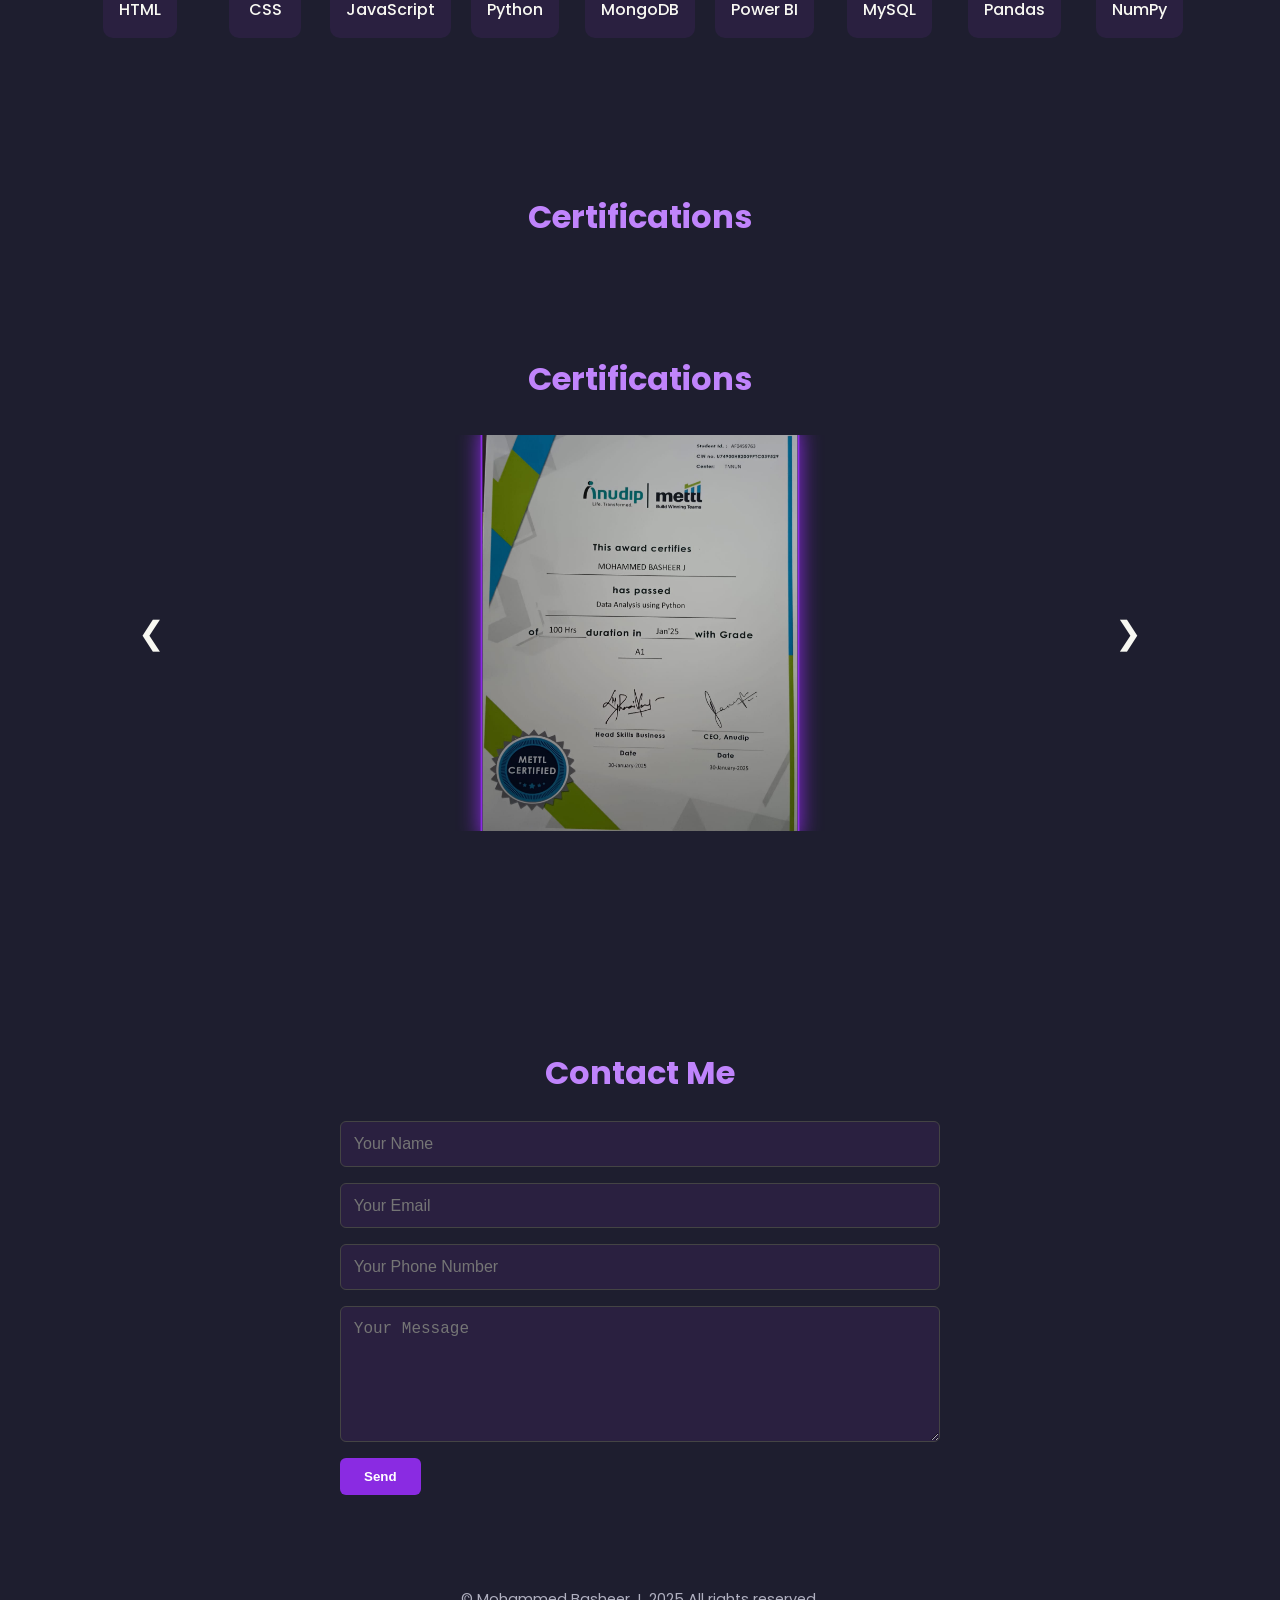
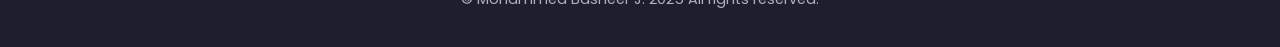
==== commit ca41b8a0: "🎯 Final certification carousel: one-at-a-time view, no scroll, working arrows, neon effect" ====
--- a/index.html
+++ b/index.html
@@ -125,21 +125,25 @@
     <!-- Certifications Section -->
    <section id="certifications" class="section" data-aos="fade-up">
   <h2>Certifications</h2>
+  <section id="certifications" class="section" data-aos="fade-up">
+  <h2>Certifications</h2>
   <div class="carousel-wrapper">
-  <button class="carousel-btn" id="prevCert">&#10094;</button>
+    <button class="carousel-btn" id="prevCert">&#10094;</button>
 
-  <div class="carousel">
-    <img src="images/Anudip DAP Certificate.jpg" class="cert" alt="DAP" />
-    <img src="images/DAP Certificate.jpg" class="cert" alt="DA" />
-    <img src="images/python.jpg" class="cert" alt="Scaler Python" />
-    <img src="images/js.jpg" class="cert" alt="Udemy JS" />
-    <img src="images/django.jpg" class="cert" alt="Django" />
-    <img src="images/Mern.jpg" class="cert" alt="MERN Stack" />
-    <img src="images/csc.jpg" class="cert" alt="DCA / CSC" />
+    <div class="carousel">
+      <img src="images/Anudip DAP Certificate.jpg" class="cert" alt="DAP" />
+      <img src="images/DAP Certificate.jpg" class="cert" alt="DA" />
+      <img src="images/python.jpg" class="cert" alt="Scaler Python" />
+      <img src="images/js.jpg" class="cert" alt="Udemy JS" />
+      <img src="images/django.jpg" class="cert" alt="Django" />
+      <img src="images/Mern.jpg" class="cert" alt="MERN Stack" />
+      <img src="images/csc.jpg" class="cert" alt="DCA / CSC" />
+    </div>
+
+    <button class="carousel-btn" id="nextCert">&#10095;</button>
   </div>
+</section>
 
-  <button class="carousel-btn" id="nextCert">&#10095;</button>
-</div>
 
 </section>
 
--- a/style.css
+++ b/style.css
@@ -201,34 +201,31 @@
   align-items: center;
   overflow: hidden;
   width: 100%;
-  max-width: 900px;
+  max-width: 1000px;
   position: relative;
 }
 
-
-
 .cert {
+  display: none;
   width: 120px;
   height: auto;
+  border-radius: 10px;
+  border: 1px solid #444;
   opacity: 0.4;
   transform: scale(0.8);
-  transition: all 0.5s ease;
-  border-radius: 10px;
-  border: 1px solid #444;
-}
-
-
-
-
+  transition: all 0.4s ease;
+}
 
 .cert.active {
+  display: block;
   width: 300px;
   opacity: 1;
   transform: scale(1.05);
   border: 2px solid #8a2be2;
   box-shadow: 0 0 20px #8a2be2;
-  z-index: 2;
-}
+  z-index: 10;
+}
+
 
 
 
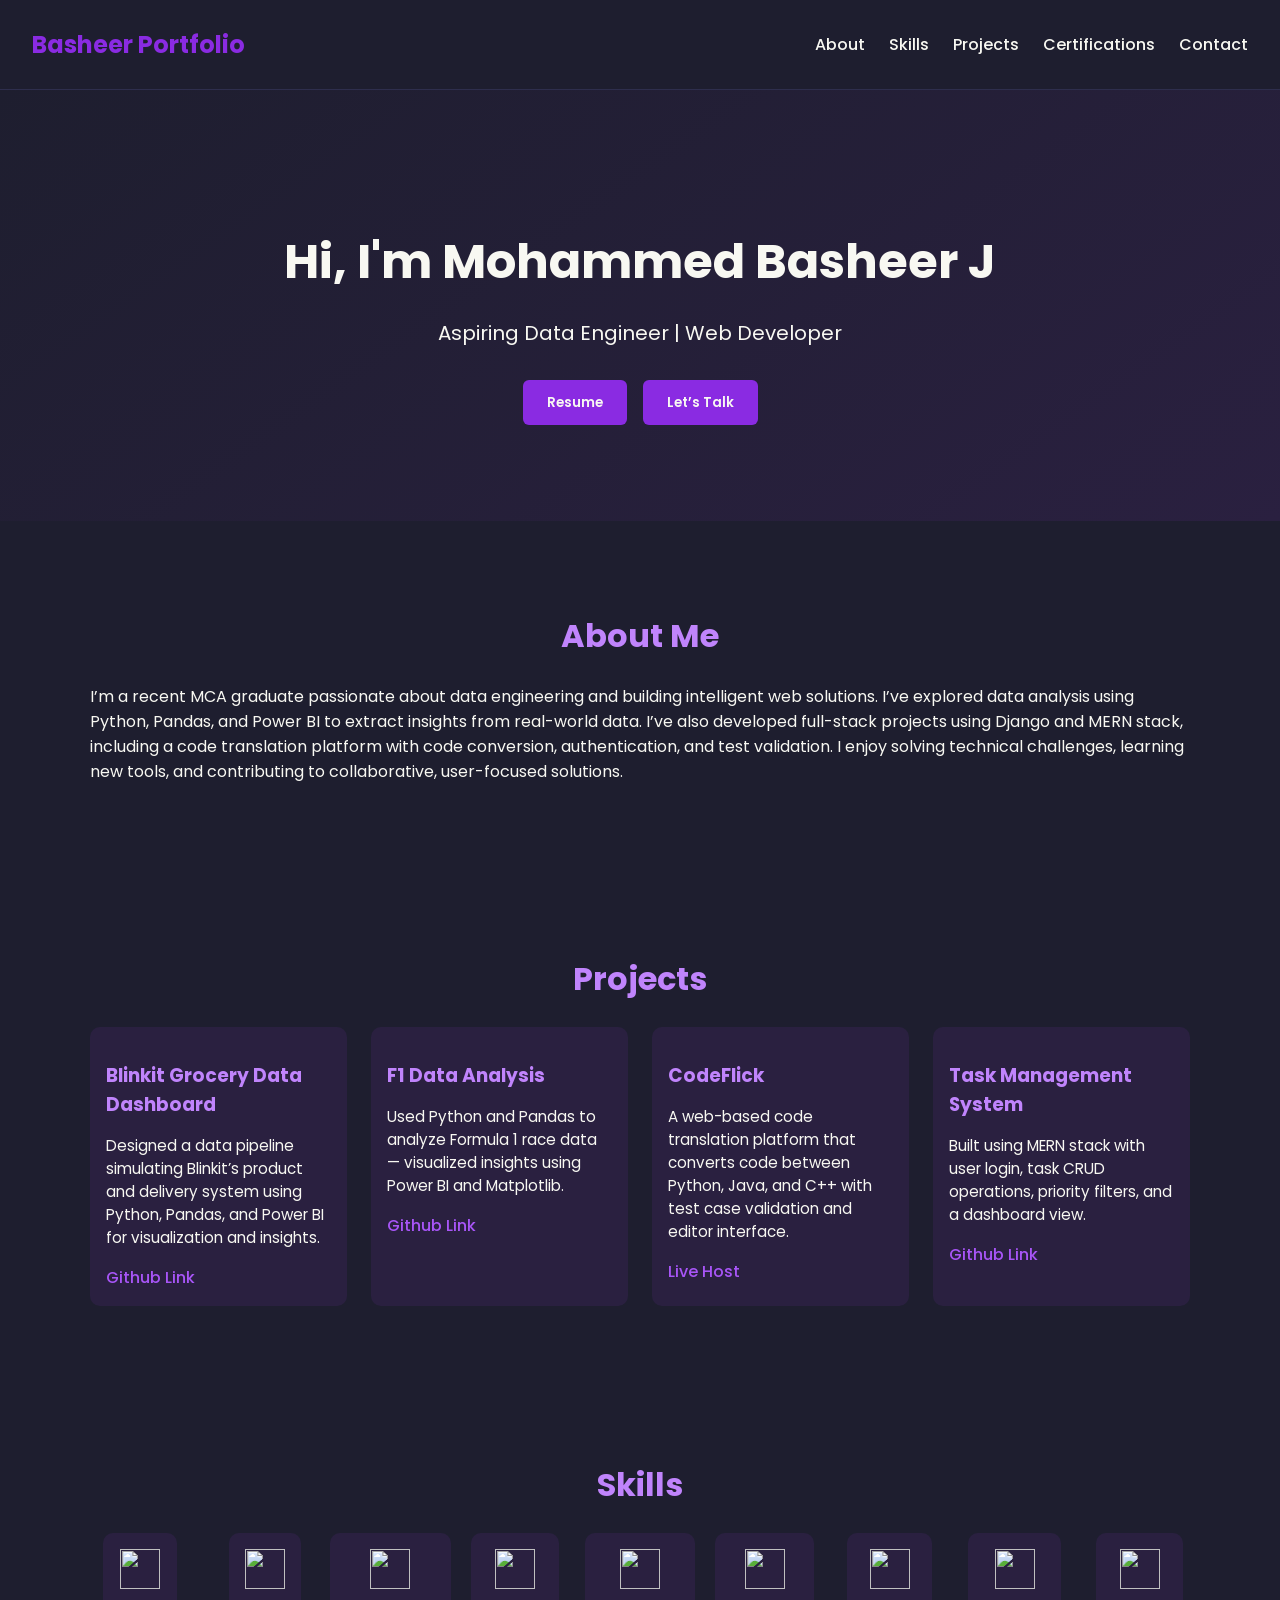
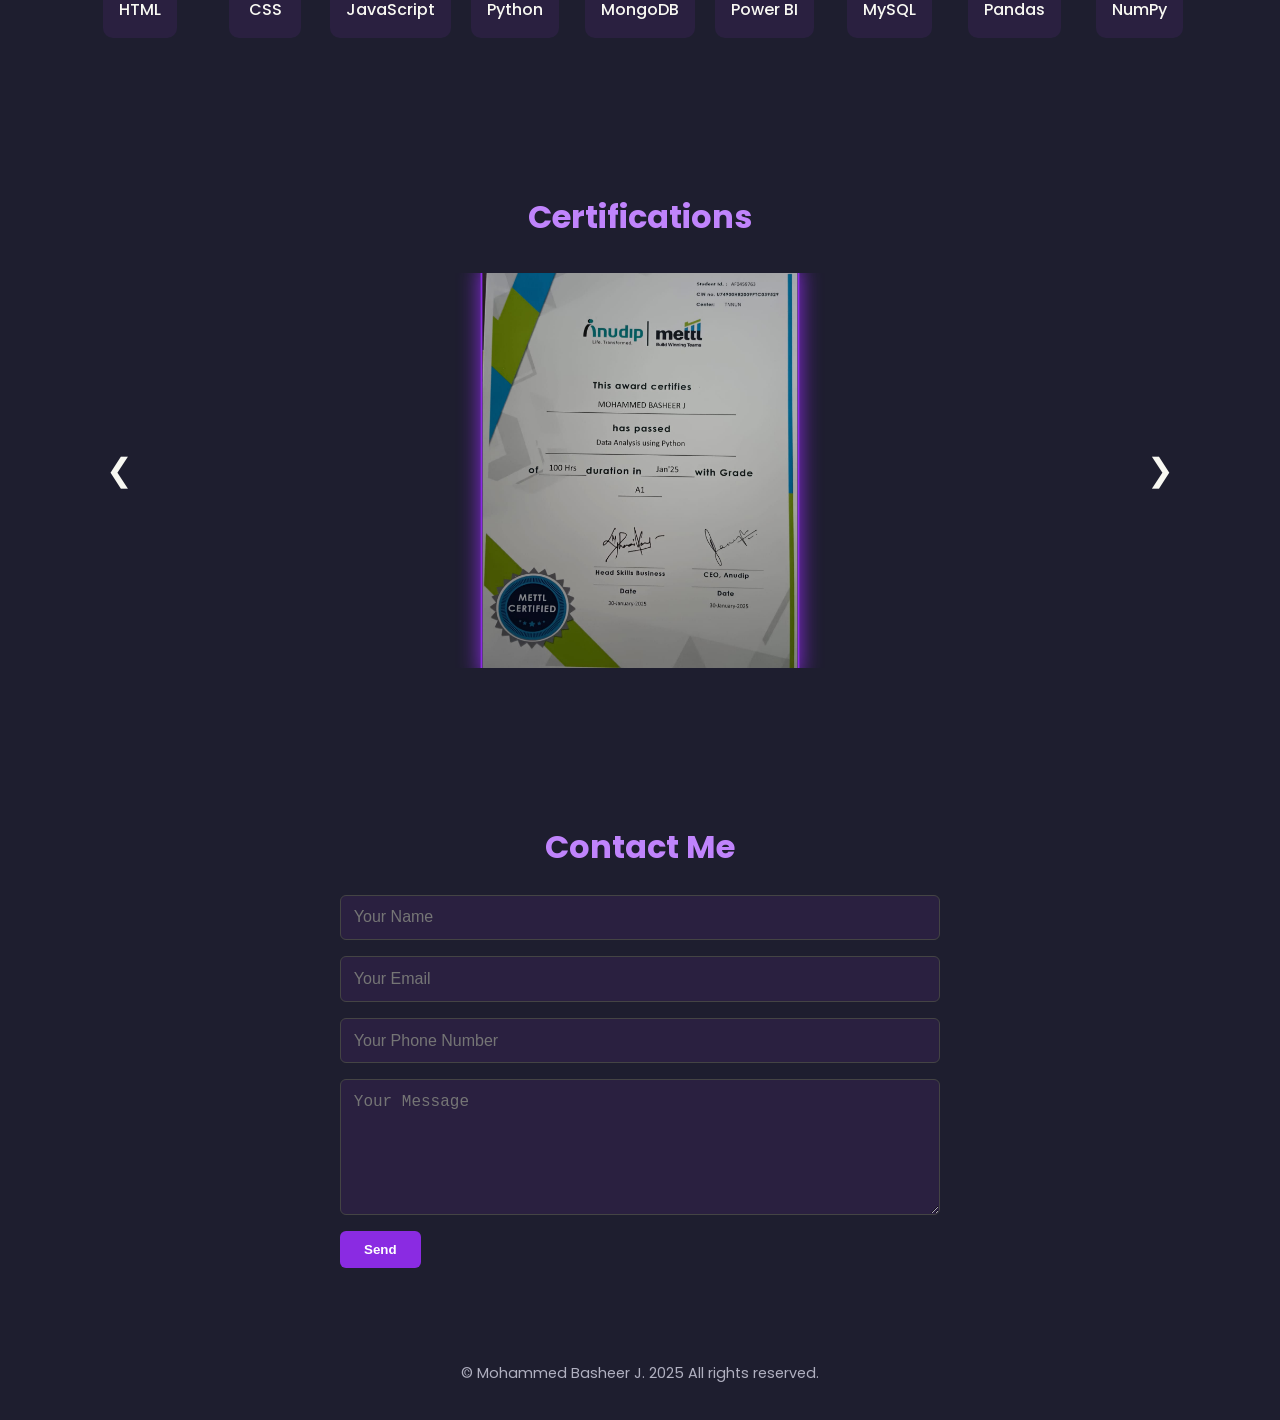
==== commit 2be01e31: "updated index" ====
--- a/index.html
+++ b/index.html
@@ -125,8 +125,6 @@
     <!-- Certifications Section -->
    <section id="certifications" class="section" data-aos="fade-up">
   <h2>Certifications</h2>
-  <section id="certifications" class="section" data-aos="fade-up">
-  <h2>Certifications</h2>
   <div class="carousel-wrapper">
     <button class="carousel-btn" id="prevCert">&#10094;</button>
 
